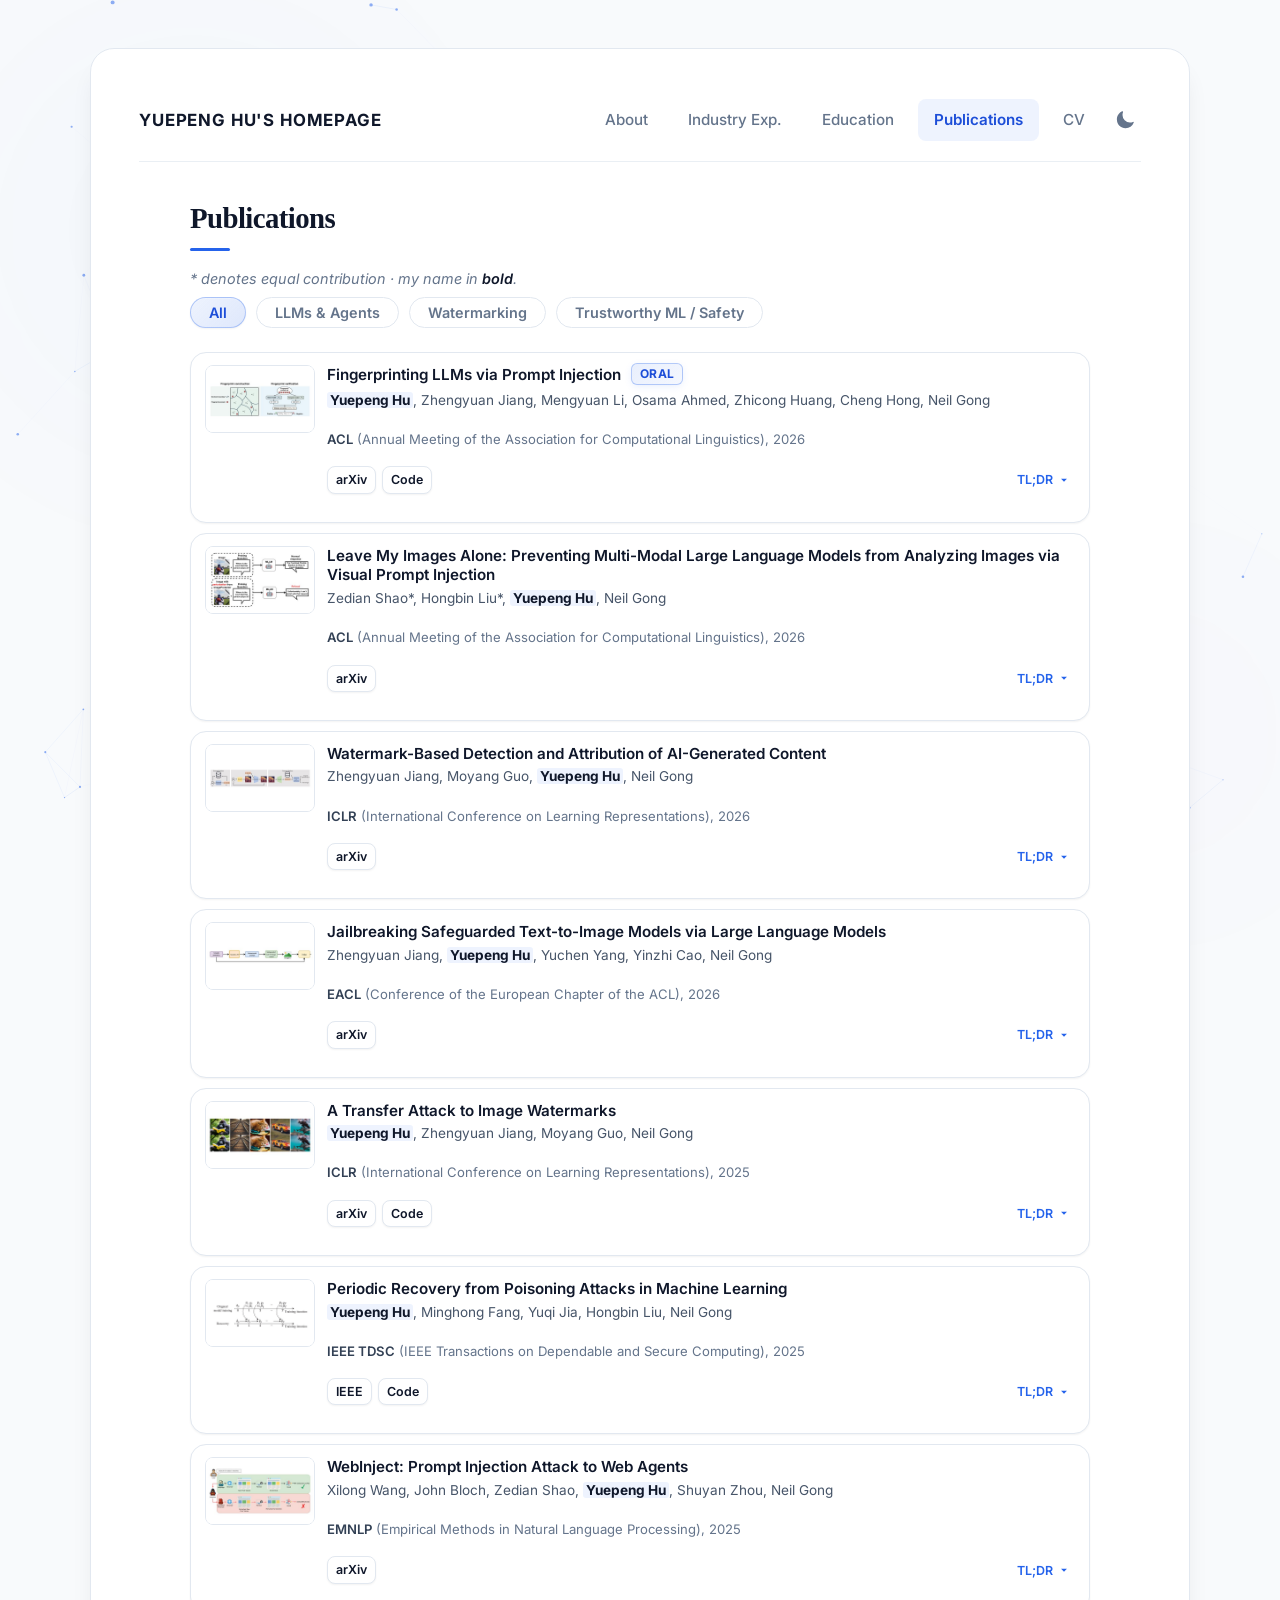
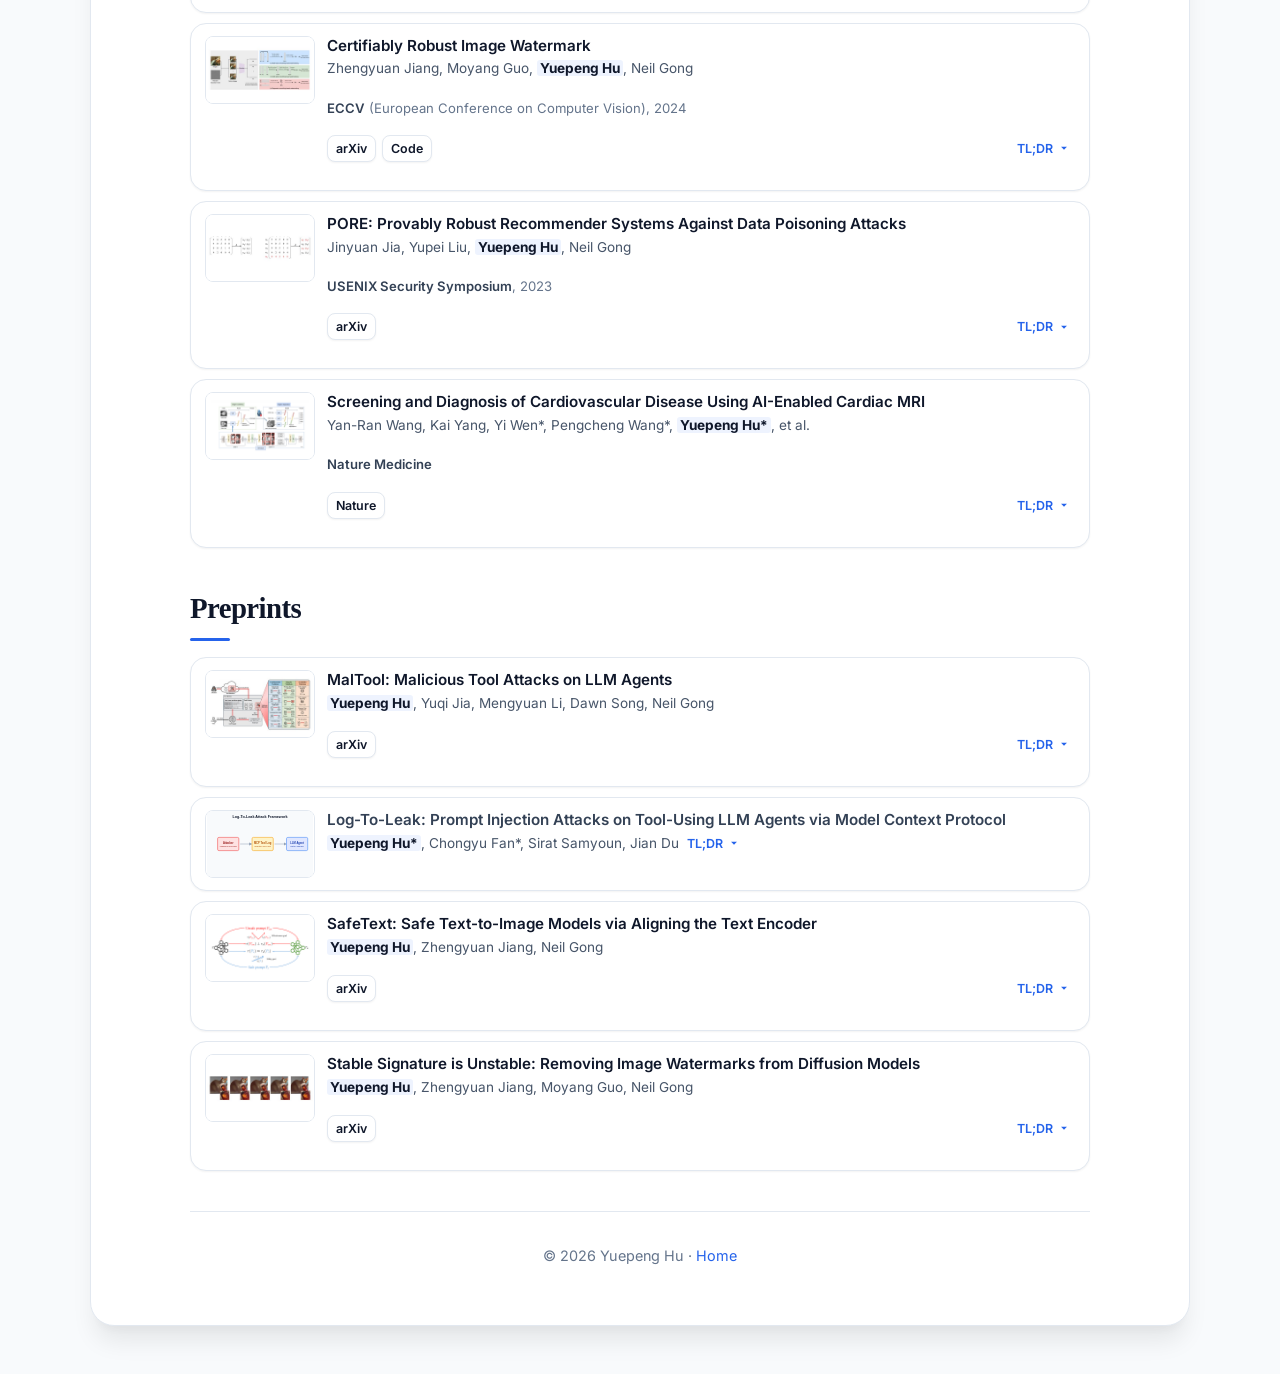
==== publications.html @ 8e040d87 "feat: comprehensive UI/UX overhaul and academic polish\n\n- Redesigned color palette with High-Contr" ====
<!doctype html>
<html lang="en">
<head>
  <meta charset="utf-8" />
  <meta name="viewport" content="width=device-width, initial-scale=1" />

  <title>Publications — Yuepeng Hu</title>
  <meta name="description" content="Full list of publications and preprints by Yuepeng Hu, Ph.D. candidate at Duke University working on AI security, LLM agents, and watermarking." />
  <meta name="theme-color" content="#1e293b" />
  <link rel="canonical" href="https://hifi-hyp.github.io/publications.html" />

  <meta property="og:type" content="website" />
  <meta property="og:site_name" content="Yuepeng Hu" />
  <meta property="og:title" content="Publications — Yuepeng Hu" />
  <meta property="og:description" content="Full list of publications and preprints by Yuepeng Hu — AI security, LLM agents, prompt injection, and watermarking." />
  <meta property="og:url" content="https://hifi-hyp.github.io/publications.html" />
  <meta property="og:image" content="https://hifi-hyp.github.io/assets/og-image.png" />
  <meta name="twitter:card" content="summary_large_image" />
  <meta name="twitter:image" content="https://hifi-hyp.github.io/assets/og-image.png" />

  <link rel="icon" href="favicon.svg" type="image/svg+xml" />
  <link rel="apple-touch-icon" href="assets/apple-touch-icon.png" />

  <link rel="preconnect" href="https://fonts.googleapis.com" />
  <link rel="preconnect" href="https://fonts.gstatic.com" crossorigin />
  <link href="https://fonts.googleapis.com/css2?family=Inter:wght@400;500;600;700&display=swap" rel="stylesheet" />

  <link rel="stylesheet" href="styles.css" />

  <!-- Theme script (prevent FOUC) -->
  <script>
    (function() {
      const savedTheme = localStorage.getItem('theme');
      if (savedTheme) document.documentElement.setAttribute('data-theme', savedTheme);
      else if (window.matchMedia('(prefers-color-scheme: dark)').matches) document.documentElement.setAttribute('data-theme', 'dark');
    })();
  </script>
</head>


<body>
  <div class="page">

    <header class="topbar">
      <a class="brand" href="index.html">Yuepeng Hu's Homepage</a>
      <nav class="topnav" aria-label="Sections">
        <a href="index.html#about">About</a>
        <a href="index.html#experience">Industry Exp.</a>
        <a href="index.html#education">Education</a>
        <a href="publications.html" class="active">Publications</a>
        
        <a href="assets/cv.pdf?v=1783834702" target="_blank" rel="noopener noreferrer" title="View/Download CV">CV</a>
        <button class="theme-toggle" aria-label="Toggle theme" title="Toggle theme">
          <svg class="sun-icon" viewBox="0 0 24 24"><path d="M12 2.25a.75.75 0 01.75.75v2.25a.75.75 0 01-1.5 0V3a.75.75 0 01.75-.75zM7.5 12a4.5 4.5 0 119 0 4.5 4.5 0 01-9 0zM18.894 6.166a.75.75 0 00-1.06-1.06l-1.591 1.59a.75.75 0 101.06 1.061l1.591-1.59zM21.75 12a.75.75 0 01-.75.75h-2.25a.75.75 0 010-1.5H21a.75.75 0 01.75.75zM17.834 18.894a.75.75 0 001.06-1.06l-1.59-1.591a.75.75 0 10-1.061 1.06l1.59 1.591zM12 18.75a.75.75 0 01.75.75V21a.75.75 0 01-1.5 0v-2.25a.75.75 0 01.75-.75zM6.166 17.834a.75.75 0 001.06 1.06l1.591-1.59a.75.75 0 10-1.06-1.061l-1.591 1.59zM4.5 12a.75.75 0 01-.75.75H1.5a.75.75 0 010-1.5h2.25a.75.75 0 01.75.75zM6.166 6.166a.75.75 0 010 1.06l-1.59 1.591a.75.75 0 11-1.061-1.06l1.59-1.591a.75.75 0 011.06 0z" /></svg>
          <svg class="moon-icon" viewBox="0 0 24 24"><path d="M9.528 1.718a.75.75 0 01.162.819A8.97 8.97 0 009 6a9 9 0 009 9 8.97 8.97 0 003.463-.69.75.75 0 01.981.98 10.503 10.503 0 01-9.694 6.46c-5.799 0-10.5-4.701-10.5-10.5 0-4.368 2.667-8.112 6.46-9.694a.75.75 0 01.818.162z" /></svg>
        </button>

      </nav>
    </header>

    <main class="content pub-page">
      <section class="section">
        <h2>Publications</h2>
        <p class="hint"><em>* denotes equal contribution &middot; my name in <strong>bold</strong>.</em></p>

        
          <div class="pub-filters">
            <button class="filter-btn active" data-filter="all">All</button>
            <button class="filter-btn" data-filter="llm">LLMs & Agents</button>
            <button class="filter-btn" data-filter="watermark">Watermarking</button>
            <button class="filter-btn" data-filter="trustworthy">Trustworthy ML / Safety</button>
          </div>
<article class="pub pub-wrap" data-category="llm">
          <a class="pub-thumb" href="https://arxiv.org/abs/2509.25448" target="_blank" rel="noopener noreferrer" tabindex="-1" aria-hidden="true"><img src="assets/pubs/fingerprinting-llms.jpg" alt="" loading="lazy" width="110" height="68" /></a>
          <div class="pub-body">
            <h3 class="pub-title"><a href="https://arxiv.org/abs/2509.25448" target="_blank" rel="noopener noreferrer">Fingerprinting LLMs via Prompt Injection</a> <span class="tag tag-title">ORAL</span></h3>
            <p class="pub-authors"><strong>Yuepeng Hu</strong>, Zhengyuan Jiang, Mengyuan Li, Osama Ahmed, Zhicong Huang, Cheng Hong, Neil Gong</p>
            <p class="pub-venue"><strong>ACL</strong> (Annual Meeting of the Association for Computational Linguistics), 2026</p>
            <p class="pub-links"><a href="https://arxiv.org/abs/2509.25448" target="_blank" rel="noopener noreferrer">arXiv</a> <a href="https://github.com/hifi-hyp/ACL-LLMPrint" target="_blank" rel="noopener noreferrer">Code</a>  <button class="tldr-toggle" aria-expanded="false">TL;DR <svg viewBox="0 0 24 24"><path d="M7 10l5 5 5-5z"/></svg></button></p>
              <div class="pub-desc-wrap"><div class="pub-desc-inner"><p class="pub-desc">Proposes a prompt injection technique to uniquely fingerprint and track large language models.</p></div></div>
            </div>
        </article>

        <article class="pub pub-wrap" data-category="trustworthy">
          <a class="pub-thumb" href="https://arxiv.org/abs/2604.09024" target="_blank" rel="noopener noreferrer" tabindex="-1" aria-hidden="true"><img src="assets/pubs/leave-my-images-alone.jpg" alt="" loading="lazy" width="110" height="68" /></a>
          <div class="pub-body">
            <h3 class="pub-title"><a href="https://arxiv.org/abs/2604.09024" target="_blank" rel="noopener noreferrer">Leave My Images Alone: Preventing Multi-Modal Large Language Models from Analyzing Images via Visual Prompt Injection</a></h3>
            <p class="pub-authors">Zedian Shao*, Hongbin Liu*, <strong>Yuepeng Hu</strong>, Neil Gong</p>
            <p class="pub-venue"><strong>ACL</strong> (Annual Meeting of the Association for Computational Linguistics), 2026</p>
            <p class="pub-links"><a href="https://arxiv.org/abs/2604.09024" target="_blank" rel="noopener noreferrer">arXiv</a>  <button class="tldr-toggle" aria-expanded="false">TL;DR <svg viewBox="0 0 24 24"><path d="M7 10l5 5 5-5z"/></svg></button></p>
              <div class="pub-desc-wrap"><div class="pub-desc-inner"><p class="pub-desc">Introduces visual prompt injection methods to protect user images from unauthorized analysis by MLLMs.</p></div></div>
            </div>
        </article>

        <article class="pub pub-wrap" data-category="watermark">
          <a class="pub-thumb" href="https://arxiv.org/abs/2404.04254" target="_blank" rel="noopener noreferrer" tabindex="-1" aria-hidden="true"><img src="assets/pubs/watermark-detection-attribution.jpg" alt="" loading="lazy" width="110" height="68" /></a>
          <div class="pub-body">
            <h3 class="pub-title"><a href="https://arxiv.org/abs/2404.04254" target="_blank" rel="noopener noreferrer">Watermark-Based Detection and Attribution of AI-Generated Content</a></h3>
            <p class="pub-authors">Zhengyuan Jiang, Moyang Guo, <strong>Yuepeng Hu</strong>, Neil Gong</p>
            <p class="pub-venue"><strong>ICLR</strong> (International Conference on Learning Representations), 2026</p>
            <p class="pub-links"><a href="https://arxiv.org/abs/2404.04254" target="_blank" rel="noopener noreferrer">arXiv</a>  <button class="tldr-toggle" aria-expanded="false">TL;DR <svg viewBox="0 0 24 24"><path d="M7 10l5 5 5-5z"/></svg></button></p>
              <div class="pub-desc-wrap"><div class="pub-desc-inner"><p class="pub-desc">Explores robust watermarking strategies for effectively detecting and attributing AI-generated media.</p></div></div>
            </div>
        </article>

        <article class="pub pub-wrap" data-category="trustworthy">
          <a class="pub-thumb" href="https://arxiv.org/abs/2503.01839" target="_blank" rel="noopener noreferrer" tabindex="-1" aria-hidden="true"><img src="assets/pubs/jailbreaking-t2i.jpg" alt="" loading="lazy" width="110" height="68" /></a>
          <div class="pub-body">
            <h3 class="pub-title"><a href="https://arxiv.org/abs/2503.01839" target="_blank" rel="noopener noreferrer">Jailbreaking Safeguarded Text-to-Image Models via Large Language Models</a></h3>
            <p class="pub-authors">Zhengyuan Jiang, <strong>Yuepeng Hu</strong>, Yuchen Yang, Yinzhi Cao, Neil Gong</p>
            <p class="pub-venue"><strong>EACL</strong> (Conference of the European Chapter of the ACL), 2026</p>
            <p class="pub-links"><a href="https://arxiv.org/abs/2503.01839" target="_blank" rel="noopener noreferrer">arXiv</a>  <button class="tldr-toggle" aria-expanded="false">TL;DR <svg viewBox="0 0 24 24"><path d="M7 10l5 5 5-5z"/></svg></button></p>
              <div class="pub-desc-wrap"><div class="pub-desc-inner"><p class="pub-desc">Leverages LLMs to construct adversarial prompts that bypass safety filters in text-to-image generation models.</p></div></div>
            </div>
        </article>

        <article class="pub pub-wrap" data-category="watermark">
          <a class="pub-thumb" href="https://arxiv.org/abs/2403.15365" target="_blank" rel="noopener noreferrer" tabindex="-1" aria-hidden="true"><img src="assets/pubs/transfer-attack-watermarks.jpg" alt="" loading="lazy" width="110" height="68" /></a>
          <div class="pub-body">
            <h3 class="pub-title"><a href="https://arxiv.org/abs/2403.15365" target="_blank" rel="noopener noreferrer">A Transfer Attack to Image Watermarks</a></h3>
            <p class="pub-authors"><strong>Yuepeng Hu</strong>, Zhengyuan Jiang, Moyang Guo, Neil Gong</p>
            <p class="pub-venue"><strong>ICLR</strong> (International Conference on Learning Representations), 2025</p>
            <p class="pub-links"><a href="https://arxiv.org/abs/2403.15365" target="_blank" rel="noopener noreferrer">arXiv</a> <a href="https://github.com/hifi-hyp/Watermark-Transfer-Attack" target="_blank" rel="noopener noreferrer">Code</a>  <button class="tldr-toggle" aria-expanded="false">TL;DR <svg viewBox="0 0 24 24"><path d="M7 10l5 5 5-5z"/></svg></button></p>
              <div class="pub-desc-wrap"><div class="pub-desc-inner"><p class="pub-desc">Demonstrates cross-model transferability of attacks against image watermarks, highlighting fundamental robustness issues.</p></div></div>
            </div>
        </article>

        <article class="pub pub-wrap" data-category="trustworthy">
          <a class="pub-thumb" href="https://doi.org/10.1109/TDSC.2025.3560239" target="_blank" rel="noopener noreferrer" tabindex="-1" aria-hidden="true"><img src="assets/pubs/periodic-recovery.png?v=5" alt="" loading="lazy" width="110" height="68" /></a>
            <div class="pub-body">
            <h3 class="pub-title"><a href="https://doi.org/10.1109/TDSC.2025.3560239" target="_blank" rel="noopener noreferrer">Periodic Recovery from Poisoning Attacks in Machine Learning</a></h3>
            <p class="pub-authors"><strong>Yuepeng Hu</strong>, Minghong Fang, Yuqi Jia, Hongbin Liu, Neil Gong</p>
            <p class="pub-venue"><strong>IEEE TDSC</strong> (IEEE Transactions on Dependable and Secure Computing), 2025</p>
            <p class="pub-links"><a href="https://doi.org/10.1109/TDSC.2025.3560239" target="_blank" rel="noopener noreferrer">IEEE</a> <a href="https://github.com/hifi-hyp/PeriRecover" target="_blank" rel="noopener noreferrer">Code</a>  <button class="tldr-toggle" aria-expanded="false">TL;DR <svg viewBox="0 0 24 24"><path d="M7 10l5 5 5-5z"/></svg></button></p>
              <div class="pub-desc-wrap"><div class="pub-desc-inner"><p class="pub-desc">Proposes a defensive mechanism that periodically recovers ML models to mitigate the impact of data poisoning.</p></div></div>
            </div>
        </article>

        <article class="pub pub-wrap" data-category="llm">
          <a class="pub-thumb" href="https://arxiv.org/abs/2505.11717" target="_blank" rel="noopener noreferrer" tabindex="-1" aria-hidden="true"><img src="assets/pubs/webinject.jpg" alt="" loading="lazy" width="110" height="68" /></a>
          <div class="pub-body">
            <h3 class="pub-title"><a href="https://arxiv.org/abs/2505.11717" target="_blank" rel="noopener noreferrer">WebInject: Prompt Injection Attack to Web Agents</a></h3>
            <p class="pub-authors">Xilong Wang, John Bloch, Zedian Shao, <strong>Yuepeng Hu</strong>, Shuyan Zhou, Neil Gong</p>
            <p class="pub-venue"><strong>EMNLP</strong> (Empirical Methods in Natural Language Processing), 2025</p>
            <p class="pub-links"><a href="https://arxiv.org/abs/2505.11717" target="_blank" rel="noopener noreferrer">arXiv</a>  <button class="tldr-toggle" aria-expanded="false">TL;DR <svg viewBox="0 0 24 24"><path d="M7 10l5 5 5-5z"/></svg></button></p>
              <div class="pub-desc-wrap"><div class="pub-desc-inner"><p class="pub-desc">Exposes prompt injection vulnerabilities in web-browsing agents navigating untrusted environments.</p></div></div>
            </div>
        </article>

        <article class="pub pub-wrap" data-category="watermark">
          <a class="pub-thumb" href="https://arxiv.org/abs/2407.04086" target="_blank" rel="noopener noreferrer" tabindex="-1" aria-hidden="true"><img src="assets/pubs/certifiably-robust-watermark.jpg" alt="" loading="lazy" width="110" height="68" /></a>
          <div class="pub-body">
            <h3 class="pub-title"><a href="https://arxiv.org/abs/2407.04086" target="_blank" rel="noopener noreferrer">Certifiably Robust Image Watermark</a></h3>
            <p class="pub-authors">Zhengyuan Jiang, Moyang Guo, <strong>Yuepeng Hu</strong>, Neil Gong</p>
            <p class="pub-venue"><strong>ECCV</strong> (European Conference on Computer Vision), 2024</p>
            <p class="pub-links"><a href="https://arxiv.org/abs/2407.04086" target="_blank" rel="noopener noreferrer">arXiv</a> <a href="https://github.com/zhengyuan-jiang/Watermark-Library" target="_blank" rel="noopener noreferrer">Code</a>  <button class="tldr-toggle" aria-expanded="false">TL;DR <svg viewBox="0 0 24 24"><path d="M7 10l5 5 5-5z"/></svg></button></p>
              <div class="pub-desc-wrap"><div class="pub-desc-inner"><p class="pub-desc">Develops a theoretical framework and practical approach for applying provably robust watermarks to images.</p></div></div>
            </div>
        </article>

        <article class="pub pub-wrap" data-category="trustworthy">
          <a class="pub-thumb" href="https://arxiv.org/abs/2303.14601" target="_blank" rel="noopener noreferrer" tabindex="-1" aria-hidden="true"><img src="assets/pubs/pore.jpg" alt="" loading="lazy" width="110" height="68" /></a>
          <div class="pub-body">
            <h3 class="pub-title"><a href="https://arxiv.org/abs/2303.14601" target="_blank" rel="noopener noreferrer">PORE: Provably Robust Recommender Systems Against Data Poisoning Attacks</a></h3>
            <p class="pub-authors">Jinyuan Jia, Yupei Liu, <strong>Yuepeng Hu</strong>, Neil Gong</p>
            <p class="pub-venue"><strong>USENIX Security Symposium</strong>, 2023</p>
            <p class="pub-links"><a href="https://arxiv.org/abs/2303.14601" target="_blank" rel="noopener noreferrer">arXiv</a>  <button class="tldr-toggle" aria-expanded="false">TL;DR <svg viewBox="0 0 24 24"><path d="M7 10l5 5 5-5z"/></svg></button></p>
              <div class="pub-desc-wrap"><div class="pub-desc-inner"><p class="pub-desc">Introduces a recommender system with formal robustness guarantees against data poisoning and manipulation.</p></div></div>
            </div>
        </article>

        <article class="pub pub-wrap" data-category="other">
          <span class="pub-thumb"><img src="assets/pubs/cardiac-mri.png?v=5" alt="" loading="lazy" width="110" height="68" /></span>
            <div class="pub-body">
            <h3 class="pub-title"><a href="https://www.nature.com/articles/s41591-024-02971-2" target="_blank" rel="noopener noreferrer">Screening and Diagnosis of Cardiovascular Disease Using AI-Enabled Cardiac MRI</a></h3>
            <p class="pub-authors">Yan-Ran Wang, Kai Yang, Yi Wen*, Pengcheng Wang*, <strong>Yuepeng Hu*</strong>, et al.</p>
            <p class="pub-venue"><strong>Nature Medicine</strong></p>
              <p class="pub-links"><a href="https://www.nature.com/articles/s41591-024-02971-2" target="_blank" rel="noopener noreferrer">Nature</a> <button class="tldr-toggle" aria-expanded="false">TL;DR <svg viewBox="0 0 24 24"><path d="M7 10l5 5 5-5z"/></svg></button></p>
              <div class="pub-desc-wrap"><div class="pub-desc-inner"><p class="pub-desc">Applies deep learning techniques to cardiac MRI for automated and accurate cardiovascular disease diagnosis.</p></div></div>
            </div>
        </article>
      </section>

      <section class="section">
        <h2>Preprints</h2>

        <article class="pub pub-wrap" data-category="llm">
          <a class="pub-thumb" href="https://arxiv.org/abs/2602.12194" target="_blank" rel="noopener noreferrer" tabindex="-1" aria-hidden="true"><img src="assets/pubs/maltool.jpg" alt="" loading="lazy" width="110" height="68" /></a>
          <div class="pub-body">
            <h3 class="pub-title"><a href="https://arxiv.org/abs/2602.12194" target="_blank" rel="noopener noreferrer">MalTool: Malicious Tool Attacks on LLM Agents</a></h3>
            <p class="pub-authors"><strong>Yuepeng Hu</strong>, Yuqi Jia, Mengyuan Li, Dawn Song, Neil Gong</p>
            <p class="pub-links"><a href="https://arxiv.org/abs/2602.12194" target="_blank" rel="noopener noreferrer">arXiv</a>  <button class="tldr-toggle" aria-expanded="false">TL;DR <svg viewBox="0 0 24 24"><path d="M7 10l5 5 5-5z"/></svg></button></p>
              <div class="pub-desc-wrap"><div class="pub-desc-inner"><p class="pub-desc">Investigates vulnerabilities in LLM agents when interacting with external tools, demonstrating malicious tool-based attacks.</p></div></div>
            </div>
        </article>

        <article class="pub pub-wrap" data-category="llm">
          <span class="pub-thumb"><img src="assets/pubs/log-to-leak.svg" alt="" loading="lazy" width="110" height="68" /></span>
            <div class="pub-body">
            <h3 class="pub-title">Log-To-Leak: Prompt Injection Attacks on Tool-Using LLM Agents via Model Context Protocol</h3>
            <p class="pub-authors"><strong>Yuepeng Hu*</strong>, Chongyu Fan*, Sirat Samyoun, Jian Du  <button class="tldr-toggle" aria-expanded="false">TL;DR <svg viewBox="0 0 24 24"><path d="M7 10l5 5 5-5z"/></svg></button></p>
              <div class="pub-desc-wrap"><div class="pub-desc-inner"><p class="pub-desc">Highlights security risks in the Model Context Protocol where tool logs can be exploited for prompt injection and data leakage.</p></div></div>
            </div>
        </article>

        <article class="pub pub-wrap" data-category="trustworthy">
          <a class="pub-thumb" href="https://arxiv.org/abs/2502.20623" target="_blank" rel="noopener noreferrer" tabindex="-1" aria-hidden="true"><img src="assets/pubs/safetext.png?v=5" alt="" loading="lazy" width="110" height="68" /></a>
            <div class="pub-body">
            <h3 class="pub-title"><a href="https://arxiv.org/abs/2502.20623" target="_blank" rel="noopener noreferrer">SafeText: Safe Text-to-Image Models via Aligning the Text Encoder</a></h3>
            <p class="pub-authors"><strong>Yuepeng Hu</strong>, Zhengyuan Jiang, Neil Gong</p>
            <p class="pub-links"><a href="https://arxiv.org/abs/2502.20623" target="_blank" rel="noopener noreferrer">arXiv</a>  <button class="tldr-toggle" aria-expanded="false">TL;DR <svg viewBox="0 0 24 24"><path d="M7 10l5 5 5-5z"/></svg></button></p>
              <div class="pub-desc-wrap"><div class="pub-desc-inner"><p class="pub-desc">Aligns the text encoder to inherently reject unsafe prompts, improving the safety of text-to-image generation.</p></div></div>
            </div>
        </article>

        <article class="pub pub-wrap" data-category="watermark">
          <a class="pub-thumb" href="https://arxiv.org/abs/2405.07145" target="_blank" rel="noopener noreferrer" tabindex="-1" aria-hidden="true"><img src="assets/pubs/stable-signature-unstable.jpg" alt="" loading="lazy" width="110" height="68" /></a>
          <div class="pub-body">
            <h3 class="pub-title"><a href="https://arxiv.org/abs/2405.07145" target="_blank" rel="noopener noreferrer">Stable Signature is Unstable: Removing Image Watermarks from Diffusion Models</a></h3>
            <p class="pub-authors"><strong>Yuepeng Hu</strong>, Zhengyuan Jiang, Moyang Guo, Neil Gong</p>
            <p class="pub-links"><a href="https://arxiv.org/abs/2405.07145" target="_blank" rel="noopener noreferrer">arXiv</a>  <button class="tldr-toggle" aria-expanded="false">TL;DR <svg viewBox="0 0 24 24"><path d="M7 10l5 5 5-5z"/></svg></button></p>
              <div class="pub-desc-wrap"><div class="pub-desc-inner"><p class="pub-desc">Analyzes the vulnerabilities of diffusion model watermarks, showing how they can be effectively removed.</p></div></div>
            </div>
        </article>
      </section>

      <footer class="footer">
        <p>&copy; <span id="year">2026</span> Yuepeng Hu &middot; <a href="index.html">Home</a></p>
      </footer>

    </main>
  </div>

  <script>document.getElementById('year').textContent = new Date().getFullYear();</script>

  <script>
    document.addEventListener("DOMContentLoaded", function() {
      const observer = new IntersectionObserver((entries) => {
        entries.forEach(entry => {
          if (entry.isIntersecting) {
            entry.target.classList.add('reveal-visible');
            setTimeout(() => {
              entry.target.classList.remove('reveal-init', 'reveal-animate', 'reveal-visible');
            }, 800);
            observer.unobserve(entry.target);
          }
        });
      }, { threshold: 0.05, rootMargin: '0px 0px -20px 0px' });
      
      
      
      // Theme Toggle Logic
      const themeToggle = document.querySelector('.theme-toggle');
      if (themeToggle) {
        themeToggle.addEventListener('click', () => {
          const currentTheme = document.documentElement.getAttribute('data-theme');
          const newTheme = currentTheme === 'dark' ? 'light' : 'dark';
          document.documentElement.setAttribute('data-theme', newTheme);
          localStorage.setItem('theme', newTheme);
        });
      }

      // Topbar sticky scroll effect
      const topbar = document.querySelector('.topbar');
      window.addEventListener('scroll', () => {
        if (window.scrollY > 20) topbar.classList.add('scrolled');
        else topbar.classList.remove('scrolled');
      });

      
      // TL;DR Toggle Logic
      document.querySelectorAll('.tldr-toggle').forEach(btn => {
        btn.addEventListener('click', () => {
          const wrap = btn.parentElement.nextElementSibling;
          const isExpanded = wrap.classList.contains('expanded');
          
          if (isExpanded) {
            wrap.classList.remove('expanded');
            btn.classList.remove('expanded');
            btn.setAttribute('aria-expanded', 'false');
          } else {
            wrap.classList.add('expanded');
            btn.classList.add('expanded');
            btn.setAttribute('aria-expanded', 'true');
          }
        });
      });

      // Publication Filtering
      const filterBtns = document.querySelectorAll('.filter-btn');
      const pubs = document.querySelectorAll('.pub-wrap');
      
      filterBtns.forEach(btn => {
        btn.addEventListener('click', () => {
          filterBtns.forEach(b => b.classList.remove('active'));
          btn.classList.add('active');
          const filter = btn.getAttribute('data-filter');
          
          pubs.forEach(pub => {
            // Hardcode height for smooth transition if needed, or let CSS flex handle it.
            // CSS scale and opacity handles the visual, height:0 handles the layout.
            if (filter === 'all' || pub.getAttribute('data-category') === filter) {
              pub.classList.remove('hidden-filter');
              // Ensure intersection observer doesn't hide it
              pub.classList.remove('reveal-init', 'reveal-animate');
              pub.classList.add('reveal-visible');
            } else {
              pub.classList.add('hidden-filter');
            }
          });
        });
      });

      const selectors = '.section, .pub, .interests, .card';
      document.querySelectorAll(selectors).forEach(el => {
        el.classList.add('reveal-init', 'reveal-animate');
        observer.observe(el);
      });
    });
  </script>

  
  <!-- Particle Background Script -->
  <script>
    document.addEventListener("DOMContentLoaded", () => {
      const canvas = document.createElement('canvas');
      canvas.id = 'tech-particles';
      document.body.insertBefore(canvas, document.body.firstChild);
      
      const ctx = canvas.getContext('2d');
      let width, height, particles = [];

      function init() {
        width = canvas.width = window.innerWidth;
        height = canvas.height = window.innerHeight;
      }
      
      class Particle {
        constructor() {
          this.x = Math.random() * width;
          this.y = Math.random() * height;
          this.vx = (Math.random() - 0.5) * 0.5;
          this.vy = (Math.random() - 0.5) * 0.5;
          this.radius = Math.random() * 1.5 + 0.5;
        }
        update() {
          this.x += this.vx;
          this.y += this.vy;
          if (this.x < 0 || this.x > width) this.vx = -this.vx;
          if (this.y < 0 || this.y > height) this.vy = -this.vy;
        }
        draw() {
          const style = getComputedStyle(document.body);
          const rawAccent = style.getPropertyValue('--accent-rgb').trim() || '37, 99, 235';
          ctx.beginPath();
          ctx.arc(this.x, this.y, this.radius, 0, Math.PI * 2);
          ctx.fillStyle = `rgba(${rawAccent}, 0.5)`;
          ctx.fill();
        }
      }

      function createParticles() {
        particles = [];
        const isMobile = window.innerWidth < 768;
        const numParticles = isMobile ? Math.floor(window.innerWidth / 30) : Math.min(Math.floor(window.innerWidth / 15), 100);
        for (let i = 0; i < numParticles; i++) particles.push(new Particle());
      }

      function animate() {
        if (window.matchMedia('(prefers-reduced-motion: reduce)').matches) return;
        
        ctx.clearRect(0, 0, width, height);
        const style = getComputedStyle(document.body);
        const rawAccent = style.getPropertyValue('--accent-rgb').trim() || '37, 99, 235';
        
        particles.forEach(p => {
          p.update();
          p.draw();
        });
        
        for (let i = 0; i < particles.length; i++) {
          for (let j = i + 1; j < particles.length; j++) {
            const dx = particles[i].x - particles[j].x;
            const dy = particles[i].y - particles[j].y;
            const dist = Math.sqrt(dx * dx + dy * dy);
            if (dist < 120) {
              ctx.beginPath();
              ctx.moveTo(particles[i].x, particles[i].y);
              ctx.lineTo(particles[j].x, particles[j].y);
              ctx.strokeStyle = `rgba(${rawAccent}, ${0.15 * (1 - dist/120)})`;
              ctx.lineWidth = 0.5;
              ctx.stroke();
            }
          }
        }
        requestAnimationFrame(animate);
      }

      init();
      createParticles();
      animate();

      window.addEventListener('resize', () => {
        init();
        createParticles();
      });
    });
  </script>


</body>

</html>
---- styles.css ----
/* =========================================================================
   Personal website — refined academic style (Deep Navy & Gold)
   With Dark Mode Support
   ========================================================================= */

:root {
  /* Light Mode Palette */
  --bg-page:       #ffffff;
  --bg-page-rgb:   255, 255, 255;
  --bg-body:       #f8fafc;
  --ink:           #334155;
  --ink-rgb:       51, 65, 85;
  --primary:       #0f172a;
  --muted:         #64748b;
  --muted-2:       #475569;
  --border:        #e2e8f0;
  --border-rgb:    226, 232, 240;
  --card:          #ffffff;
  --card-hover:    #f8fafc;
  --nav-active:    #f1f5f9;

  --accent:        #2563eb;
  --accent-rgb:    37, 99, 235;
  --accent-light:  rgba(37, 99, 235, 0.08);
  --accent-dark:   #1d4ed8;
  --accent-text:   #2563eb;

  --maxw: 1100px;
  --radius: 16px;
  --shadow-sm: 0 1px 2px 0 rgba(0, 0, 0, 0.05);
  --shadow-md: 0 4px 6px -1px rgba(0, 0, 0, 0.08), 0 2px 4px -1px rgba(0, 0, 0, 0.04);
  --shadow-lg: 0 20px 25px -5px rgba(0, 0, 0, 0.08), 0 10px 10px -5px rgba(0, 0, 0, 0.03);
  
  --font: "Inter", -apple-system, BlinkMacSystemFont, "Segoe UI", Roboto, Helvetica, Arial, sans-serif;
  --serif: "Georgia", "Times New Roman", serif;
  --mono: ui-monospace, "SF Mono", SFMono-Regular, Menlo, Consolas, monospace;
}

[data-theme="dark"] {
  --bg-page:       #222224; /* Lighter soft gray for the main card */
  --bg-page-rgb:   34, 34, 36;
  --bg-body:       #18181a; /* Lighter background */
  --card:          #2c2c2e; /* Noticeably lighter cards */
  --card-hover:    #363638;
  --border:        #3f3f42; /* Visible borders */
  --border-rgb:    63, 63, 66;
  --ink:           #f3f4f6;
  --ink-rgb:       243, 244, 246;
  --primary:       #ffffff;
  --muted:         #a1a1aa;
  --muted-2:       #d4d4d8;
  --accent:        #3b82f6;
  --accent-rgb:    59, 130, 246;
  --accent-light:  rgba(59, 130, 246, 0.15);
  --accent-dark:   #60a5fa;
  --accent-text:   #60a5fa;
}

*, *::before, *::after { box-sizing: border-box; }
html { scroll-behavior: smooth; }

body {
  margin: 0;
  color: var(--ink);
  font-family: var(--font);
  font-size: 16px;
  line-height: 1.7;
  -webkit-font-smoothing: antialiased;
  text-rendering: optimizeLegibility;
  background-color: var(--bg-body);
  
  background-color: var(--bg-body);
  
  background-attachment: fixed;
}
[data-theme="dark"] body { background-color: var(--bg-body); 
    
  }

a { color: var(--accent-text); text-decoration: none; transition: color 0.2s; }
a:hover { color: var(--accent-dark); }
:focus-visible { outline: 2px solid var(--accent-text); outline-offset: 2px; border-radius: 4px; }

.skip-link {
  position: absolute; left: -9999px; top: 0;
  background: var(--primary); color: var(--bg-page); padding: 10px 16px; border-radius: 0 0 var(--radius) 0; z-index: 20;
}
.skip-link:focus { left: 0; text-decoration: none; }

/* ---------- Page container ---------- */
.page {
  max-width: var(--maxw);
  margin: 48px auto;
  background: var(--bg-page);
  border: 1px solid var(--border);
  border-radius: 24px;
  box-shadow: var(--shadow-lg);
  padding: 40px 48px 56px;
  min-height: 100vh;
}

/* ---------- Top bar ---------- */
.topbar {
  display: flex; align-items: center; justify-content: space-between; gap: 20px;
  position: sticky; top: -1px; z-index: 100;
  background: rgba(var(--bg-page-rgb), 0.85);
  backdrop-filter: blur(16px); -webkit-backdrop-filter: blur(16px);
  padding: 20px 0; margin-top: -10px; margin-bottom: 32px;
  border-bottom: 1px solid rgba(var(--border-rgb), 0.7);
  transition: all 0.3s ease;
}
.topbar.scrolled { padding: 12px 0; box-shadow: 0 4px 20px -10px rgba(0,0,0,0.1); border-bottom-color: transparent; }
.brand { font-family: var(--font); font-size: 1.05rem; font-weight: 700; color: var(--primary); letter-spacing: 0.05em; text-transform: uppercase; }
.brand:hover { color: var(--accent-text); }

.topnav { display: flex; flex-wrap: wrap; gap: 8px; }
.topnav a { 
  color: var(--muted); font-size: 0.95rem; font-weight: 500; 
  padding: 8px 16px; border-radius: 8px; 
  transition: all 0.2s ease;
}
.topnav a:hover { color: var(--primary); background: var(--card-hover); }
.topnav a.active { color: var(--accent-dark); background: var(--accent-light); font-weight: 600; }




/* ---------- Layout ---------- */
.layout { display: flex; align-items: flex-start; gap: 40px; }

.sidebar::-webkit-scrollbar { display: none; }
.sidebar {
  flex: 0 0 250px;
  position: sticky;
  top: 80px;
  text-align: center;
  max-height: calc(100vh - 190px);
  overflow-y: auto;
  scrollbar-width: none;
  padding-bottom: 24px;
  padding-top: 10px;
}

.content { flex: 1; min-width: 0; }

/* ---------- Sidebar profile ---------- */
.avatar {
  display: block; width: 190px; height: 190px; margin: 0 auto 24px;
  object-fit: cover; border-radius: 50%;
  border: 2px solid var(--border);
  box-shadow: var(--shadow-md);
  transition: all 0.4s cubic-bezier(0.16, 1, 0.3, 1);
}
.avatar:hover { transform: scale(1.02); box-shadow: 0 10px 30px rgba(var(--accent-rgb), 0.25), var(--shadow-lg); border-color: var(--accent-text); }

.name { 
  font-family: var(--serif); font-size: 1.8rem; font-weight: 700; 
  color: var(--primary); margin: 0 0 8px; letter-spacing: -0.02em; 
}
.title { color: var(--accent-text); font-weight: 600; margin: 0 0 6px; font-size: 1.05rem; }
.affil { color: var(--muted-2); margin: 0; font-size: 0.95rem; font-weight: 500;}
.affil-sub { color: var(--muted); margin: 6px 0 0; font-size: 0.85rem; }

.socials { display: flex; justify-content: center; flex-wrap: wrap; gap: 10px; margin: 24px 0 8px; }
.socials a {
  display: inline-flex; align-items: center; justify-content: center;
  width: 42px; height: 42px; border-radius: 50%; color: var(--muted-2);
  background: var(--card-hover);
  border: 1px solid var(--border);
  transition: all 0.2s ease;
}
.socials a:hover { color: var(--accent-text); border-color: var(--accent-text); transform: translateY(-2px); box-shadow: var(--shadow-sm); }
.socials svg { width: 20px; height: 20px; fill: currentColor; }




/* ---------- Cards ---------- */
.card { background: var(--card); border: 1px solid var(--border); border-radius: var(--radius); padding: 24px; box-shadow: var(--shadow-sm); }
.interests { margin-top: 24px; text-align: left; }
.interests h2 { font-family: var(--font); font-size: 0.9rem; font-weight: 700; color: var(--primary); margin: 0 0 16px; text-transform: uppercase; letter-spacing: 0.05em;}
.interests ul { list-style: none; margin: 0; padding: 0; }
.interests li { color: var(--muted-2); font-size: 0.95rem; padding: 8px 0; display: flex; align-items: center;}
.interests li::before { content: "•"; color: var(--accent-text); font-weight: bold; margin-right: 8px; font-size: 1.2rem;}
.interests li + li { border-top: 1px dashed var(--border); }

/* ---------- Sections ---------- */
.section { margin-bottom: 36px; scroll-margin-top: 100px; }
.section:last-child { margin-bottom: 0; }
h2 { scroll-margin-top: 100px; font-family: var(--serif); font-size: 1.8rem; font-weight: 700; color: var(--primary); margin: 0 0 16px; letter-spacing: -0.02em; border-bottom: none; position: relative; padding-bottom: 8px; display: inline-block;}

h2::after {
  content: ''; position: absolute; bottom: 0; left: 0; width: 40px; height: 3px;
  background: var(--accent-text); border-radius: 2px; transition: width 0.3s ease;
}
h2:hover::after { width: 100%; }

.content p { margin: 0 0 16px; }
.content p:last-child { margin-bottom: 0; }
.content strong { color: var(--primary); font-weight: 600;}
.hint { color: var(--muted); font-size: 0.9rem; margin-top: -16px; margin-bottom: 24px; display: block;}

/* ---------- News ---------- */




/* --- Manual Scrolling News --- */
.news {
  list-style: none; margin: 0; padding: 0 4px 0 0;
  max-height: 280px; /* Adjust to fit ~3.5 items to hint it is scrollable */
  overflow-y: auto;
  border-radius: 8px;
}
/* Ensure smooth scroll inside */
.news::-webkit-scrollbar { width: 6px; }
.news::-webkit-scrollbar-track { background: transparent; }
.news::-webkit-scrollbar-thumb { background: rgba(var(--ink-rgb), 0.15); border-radius: 4px; }
.news::-webkit-scrollbar-thumb:hover { background: rgba(var(--ink-rgb), 0.3); }

/* Fade edges on the section itself */
#news { position: relative; }
#news::after {
  content: ''; position: absolute; bottom: 0; left: 0; right: 0; height: 30px;
  background: linear-gradient(to top, var(--bg-page), transparent);
  pointer-events: none; border-radius: 0 0 16px 16px;
}

.news li { 
  display: flex; gap: 20px; padding: 14px 18px; border-bottom: 1px solid var(--border); 
  border-radius: 12px; 
  align-items: flex-start; margin-bottom: 4px;
}
.news li:last-child { border-bottom: none; margin-bottom: 0; }

.news time { 
  flex: 0 0 88px; color: var(--accent-dark); background: var(--accent-light); 
  font-family: var(--mono); font-size: 0.82rem; font-weight: 700; 
  padding: 4px 10px; border-radius: 20px; text-align: center; 
  border: 1px solid rgba(var(--accent-rgb), 0.2); box-shadow: inset 0 1px 0 rgba(255,255,255,0.4);
  margin-top: 2px;
}
.news span { flex: 1; min-width: 0; line-height: 1.6; font-size: 0.95rem; }


/* ---------- Timeline (experience / education) ---------- */
.timeline { list-style: none; margin: 0; padding: 0; border-left: 2px solid var(--border); margin-left: 8px;}
.timeline li {
  position: relative; padding: 0 0 12px 20px;
}
.timeline li::before {
  animation: pulseDot 3s infinite;
  content: ""; position: absolute; left: -8px; top: 6px;
  width: 14px; height: 14px; border-radius: 50%;
  background: var(--bg-page); border: 2px solid var(--accent-text);
}
.timeline li:last-child { padding-bottom: 0; }
.timeline-main { display: flex; flex-direction: column; gap: 4px; }
.role { font-weight: 600; color: var(--primary); font-size: 1.05rem;}
.org { color: var(--muted-2); font-size: 0.95rem; display: flex; align-items: center; gap: 6px; }
.org-logo { width: 16px; height: 16px; border-radius: 4px; object-fit: contain; background-color: #fff; border: 1px solid var(--border); padding: 1px; }
.timeline-meta { color: var(--muted); font-family: var(--mono); font-size: 0.85rem; margin-top: 2px;}

/* ---------- Publications (cards) ---------- */
.pub {
  display: flex; gap: 12px; align-items: flex-start;
  padding: 12px 14px; margin-bottom: 10px;
  background: var(--card); border: 1px solid var(--border); border-radius: var(--radius);
  box-shadow: var(--shadow-sm);
  transition: all 0.25s ease;
}
.pub:hover { border-color: var(--accent-text); box-shadow: var(--shadow-md); transform: translateY(-5px) scale(1.01);
  box-shadow: 0 15px 35px -10px rgba(var(--accent-rgb), 0.15), var(--shadow-md); }
.pub-thumb {
  flex: 0 0 110px; width: 110px; height: 68px;
  border-radius: 8px; overflow: hidden; border: 1px solid var(--border); background: var(--bg-body); display: block;
  position: relative;
}
.pub-thumb img { width: 100%; height: 100%; object-fit: contain; background-color: #ffffff; display: block; transition: transform 0.4s ease; }
.pub:hover .pub-thumb img { transform: scale(1.05); }

.pub-body { flex: 1; min-width: 0; }
.pub-title { font-size: 0.95rem; font-weight: 600; margin: 0 0 2px; line-height: 1.3; }
.pub-title a { color: var(--primary); }
.pub-title a:hover { color: var(--accent-text); }

.pub-desc {
  margin: 10px 0 0;
  font-size: 0.88rem;
  color: var(--muted);
  line-height: 1.5;
  border-left: 3px solid var(--accent-light);
  padding-left: 12px;
  font-style: italic;
}
[data-theme="dark"] .pub-desc { color: var(--muted-2); }

.pub-authors { margin: 0 0 2px; color: var(--muted-2); font-size: 0.85rem; }
.pub-authors strong { color: var(--primary); font-weight: 700; background: var(--accent-light); padding: 0 3px; border-radius: 3px;}
.pub-venue { margin: 0 0 6px; color: var(--muted); font-size: 0.82rem; }
.pub-venue .tag {
  display: inline-block; font-size: 0.75rem; font-weight: 600; color: var(--accent-text);
  background: linear-gradient(135deg, var(--accent-light), rgba(var(--accent-rgb), 0.15)); border-radius: 6px; padding: 2px 10px; border: 1px solid rgba(var(--accent-rgb), 0.2); box-shadow: inset 0 1px 0 rgba(255,255,255,0.2); vertical-align: middle; margin-left: 6px;
}
.pub-links { margin: 0; display: flex; flex-wrap: wrap; gap: 6px; align-items: center; }
.pub-links a {
  font-size: 0.78rem; font-weight: 600; padding: 2px 8px;
  border: 1px solid var(--border); border-radius: 8px; background: var(--bg-page); color: var(--primary);
  display: flex; align-items: center; gap: 4px; transition: all 0.2s ease;
  box-shadow: var(--shadow-sm);
}
.pub-links a:hover { border-color: var(--accent-text); color: var(--accent-dark); background: var(--accent-light); transform: translateY(-1px); box-shadow: var(--shadow-md); }

/* section heading with a "view all" link */
.sec-head { display: flex; align-items: center; justify-content: space-between; gap: 12px; flex-wrap: wrap; margin-bottom: 24px; }
.sec-head h2 { margin: 0; border: none; padding: 0;}

.view-all { 
  font-size: 0.85rem; font-weight: 600; color: var(--accent-dark); 
  padding: 6px 16px; border-radius: 20px; 
  background: var(--accent-light); border: 1px solid rgba(var(--accent-rgb), 0.2);
  transition: all 0.3s cubic-bezier(0.16, 1, 0.3, 1);
  display: inline-flex; align-items: center; gap: 4px;
}
.view-all:hover { 
  background: var(--accent-text); color: var(--bg-page); 
  transform: translateX(4px); text-decoration: none;
}


/* full publications page */
.pub-page { max-width: 900px; margin: 0 auto; }
.backlink { margin: 0 0 32px; }
.backlink a { color: var(--muted); font-weight: 600; display: inline-flex; align-items: center; gap: 6px; padding: 8px 16px; border-radius: 8px; background: var(--card); border: 1px solid var(--border); transition: all 0.2s; box-shadow: var(--shadow-sm);}
.backlink a:hover { color: var(--accent-text); border-color: var(--accent-text); transform: translateX(-2px);}

/* ---------- Footer ---------- */
.footer { margin-top: 40px; padding-top: 32px; border-top: 1px solid var(--border); color: var(--muted); font-size: 0.9rem; text-align: center;}
.footer p { margin: 0; }

/* ---------- Responsive ---------- */
@media (max-width: 900px) {
  .page { margin: 0; border-radius: 0; border: none; padding: 32px 24px 48px; box-shadow: none; }
  .topbar { flex-direction: column; align-items: flex-start; gap: 16px; }
  .layout { flex-direction: column; gap: 40px; }
  .sidebar::-webkit-scrollbar { display: none; }
.sidebar { position: static; flex: none; width: 100%; display: flex; flex-direction: column; align-items: center;}
  .avatar { width: 160px; height: 160px; }
  .interests { width: 100%; max-width: 400px; }
  .pub { flex-direction: column; gap: 12px; align-items: flex-start;}
  .pub-thumb { width: 100%; height: auto; aspect-ratio: 16/9; flex: none; }
}

/* ---------- Reduced motion ---------- */
@media (prefers-reduced-motion: reduce) {
  html { scroll-behavior: auto; }
  * { transition: none !important; }
}

/* ---------- Print ---------- */
@media print {
  body { background: #fff; color: #000; }
  .page { box-shadow: none; border: none; max-width: 100%; margin: 0; padding: 0; }
  .topnav, .socials, .skip-link, .view-all { display: none; }
  .pub { break-inside: avoid; border-color: #ccc; box-shadow: none; }
  a { color: #000; text-decoration: none; }
}



/* --- Premium Ambient Background --- */
body::before, body::after {
  content: ""; position: fixed; border-radius: 50%; filter: blur(120px); z-index: -1; opacity: 0.3;
  animation: float 20s infinite ease-in-out alternate; pointer-events: none;
}
body::before {
  top: -10%; left: -10%; width: 50vw; height: 50vw;
  background: radial-gradient(circle, rgba(var(--accent-rgb), 0.12), transparent 70%);
}
body::after {
  bottom: -10%; right: -10%; width: 40vw; height: 40vw;
  /* Deep purple/indigo secondary orb to complement the cobalt blue */
  background: radial-gradient(circle, rgba(139, 92, 246, 0.08), transparent 70%);
  animation-delay: -10s;
}
[data-theme="dark"] body::before { background: radial-gradient(circle, rgba(var(--accent-rgb), 0.15), transparent 70%); }
[data-theme="dark"] body::after { background: radial-gradient(circle, rgba(139, 92, 246, 0.12), transparent 70%); }
@keyframes float {
  0% { transform: translate(0, 0) scale(1); }
  100% { transform: translate(4%, 8%) scale(1.05); }
}

/* --- Scroll Reveal Classes --- */
.reveal-init { opacity: 0; transform: translateY(25px); }
.reveal-animate { transition: opacity 0.8s cubic-bezier(0.16, 1, 0.3, 1), transform 0.8s cubic-bezier(0.16, 1, 0.3, 1) !important; }
.reveal-visible { opacity: 1; transform: translateY(0); }

@keyframes pulseDot {
  0% { box-shadow: 0 0 0 0 rgba(var(--accent-rgb), 0.4); }
  70% { box-shadow: 0 0 0 8px rgba(var(--accent-rgb), 0); }
  100% { box-shadow: 0 0 0 0 rgba(var(--accent-rgb), 0); }
}

.interests h2::after { display: none; }
.interests h2 { border-bottom: none; }

/* --- Custom Scrollbar --- */
::-webkit-scrollbar { width: 8px; height: 8px; }
::-webkit-scrollbar-track { background: transparent; }
::-webkit-scrollbar-thumb { background: rgba(var(--ink-rgb), 0.15); border-radius: 4px; border: 2px solid var(--bg-body); }
::-webkit-scrollbar-thumb:hover { background: rgba(var(--ink-rgb), 0.3); }

/* --- Publication Filters --- */
.pub-filters { display: flex; flex-wrap: wrap; gap: 10px; margin: -10px 0 24px 0; }
.filter-btn {
  background: transparent; border: 1px solid var(--border); color: var(--muted);
  padding: 6px 18px; border-radius: 20px; font-size: 0.9rem; font-weight: 600;
  cursor: pointer;  font-family: var(--font);
}
.filter-btn:hover { border-color: var(--accent-text); color: var(--accent-text); transform: translateY(-1px); }
.filter-btn.active {
  background: linear-gradient(135deg, var(--accent-light), rgba(var(--accent-rgb), 0.15));
  color: var(--accent-dark); border-color: rgba(var(--accent-rgb), 0.3);
  box-shadow: inset 0 1px 0 rgba(255,255,255,0.2), var(--shadow-sm);
}

/* For filter transitions */
.pub-wrap { transition: all 0.4s cubic-bezier(0.16, 1, 0.3, 1); overflow: hidden; opacity: 1; transform: scale(1); transform-origin: top; }
.pub-wrap.hidden-filter { display: none !important; }

/* --- Tech Particle Canvas --- */
#tech-particles {
  position: fixed;
  top: 0; left: 0; width: 100%; height: 100%;
  z-index: -2; pointer-events: none;
}


/* --- TL;DR Expand/Collapse --- */
.pub-desc-wrap {
  display: grid;
  grid-template-rows: 0fr;
  transition: grid-template-rows 0.3s cubic-bezier(0.16, 1, 0.3, 1);
}
.pub-desc-wrap.expanded { grid-template-rows: 1fr; }
.pub-desc-inner { overflow: hidden; }

.tldr-toggle {
  background: transparent; border: none; color: var(--accent-text);
  font-size: 0.78rem; font-weight: 600; cursor: pointer;
  padding: 2px 4px; border-radius: 6px; margin-left: auto; font-family: var(--font);
  display: inline-flex; align-items: center; gap: 4px; transition: background 0.2s;
}
.tldr-toggle:hover { background: var(--accent-light); text-decoration: none; }
.tldr-toggle:hover { color: var(--accent-dark); text-decoration: underline; }
.tldr-toggle svg { width: 14px; height: 14px; transition: transform 0.3s ease; fill: currentColor; }
.tldr-toggle.expanded svg { transform: rotate(180deg); }

.pub-venue strong { font-weight: 600; color: var(--ink); }
.pub-title .tag.tag-title {
  display: inline-flex; align-items: center; justify-content: center;
  font-size: 0.75rem; font-weight: 700; color: var(--accent-dark);
  background: linear-gradient(135deg, rgba(var(--accent-rgb), 0.1), rgba(var(--accent-rgb), 0.05));
  border: 1px solid rgba(var(--accent-rgb), 0.3);
  border-radius: 6px; padding: 2px 8px; margin-left: 6px;
  vertical-align: middle; position: relative; top: -2px;
  text-transform: uppercase; letter-spacing: 0.03em;
  box-shadow: 0 2px 8px -2px rgba(var(--accent-rgb), 0.15);
}

/* --- Mobile Nav & Refinements --- */
@media (max-width: 650px) {
  .topbar { flex-direction: column; align-items: flex-start; gap: 12px; padding: 16px 0; margin-bottom: 24px; }
  .topnav { 
    flex-wrap: nowrap; overflow-x: auto; width: 100%; 
    padding-bottom: 4px; /* for scrollbar */
    -webkit-overflow-scrolling: touch; scrollbar-width: none; 
  }
  .topnav::-webkit-scrollbar { display: none; }
  .brand { font-size: 1.3rem; }
  .page { padding: 24px 20px 40px; }
  .layout { gap: 32px; }
  .pub-thumb { display: none; /* Hide thumbnails on very small screens to save space */ }
  .pub { padding: 12px; }
}

.org-logo.seal-logo {
  border-radius: 50%;
  border: none;
  background-color: transparent;
  padding: 0;
  width: 18px;
  height: 18px;
  box-shadow: none;
}




[data-theme="dark"] .org-logo.seal-logo { background-color: #fff; padding: 1px; border-radius: 50%; }

/* --- Theme Toggle Button --- */
.theme-toggle {
  background: transparent; border: none; cursor: pointer; padding: 6px; border-radius: 8px;
  display: inline-flex; align-items: center; justify-content: center;
  color: var(--muted); transition: all 0.3s ease; position: relative; overflow: hidden;
}
.theme-toggle:hover { background: var(--card-hover); color: var(--accent-text); transform: scale(1.05); }
.theme-toggle svg { width: 20px; height: 20px; fill: currentColor; transition: transform 0.4s cubic-bezier(0.16, 1, 0.3, 1), opacity 0.4s ease; }
.sun-icon { position: absolute; opacity: 0; transform: translateY(10px) rotate(45deg); }
.moon-icon { opacity: 1; transform: translateY(0) rotate(0); }

[data-theme="dark"] .sun-icon { opacity: 1; transform: translateY(0) rotate(0); }
[data-theme="dark"] .moon-icon { opacity: 0; transform: translateY(-10px) rotate(-45deg); }


[data-theme="dark"] .page {
  box-shadow: 0 20px 40px -10px rgba(0, 0, 0, 0.5), 0 0 0 1px rgba(255, 255, 255, 0.05);
}
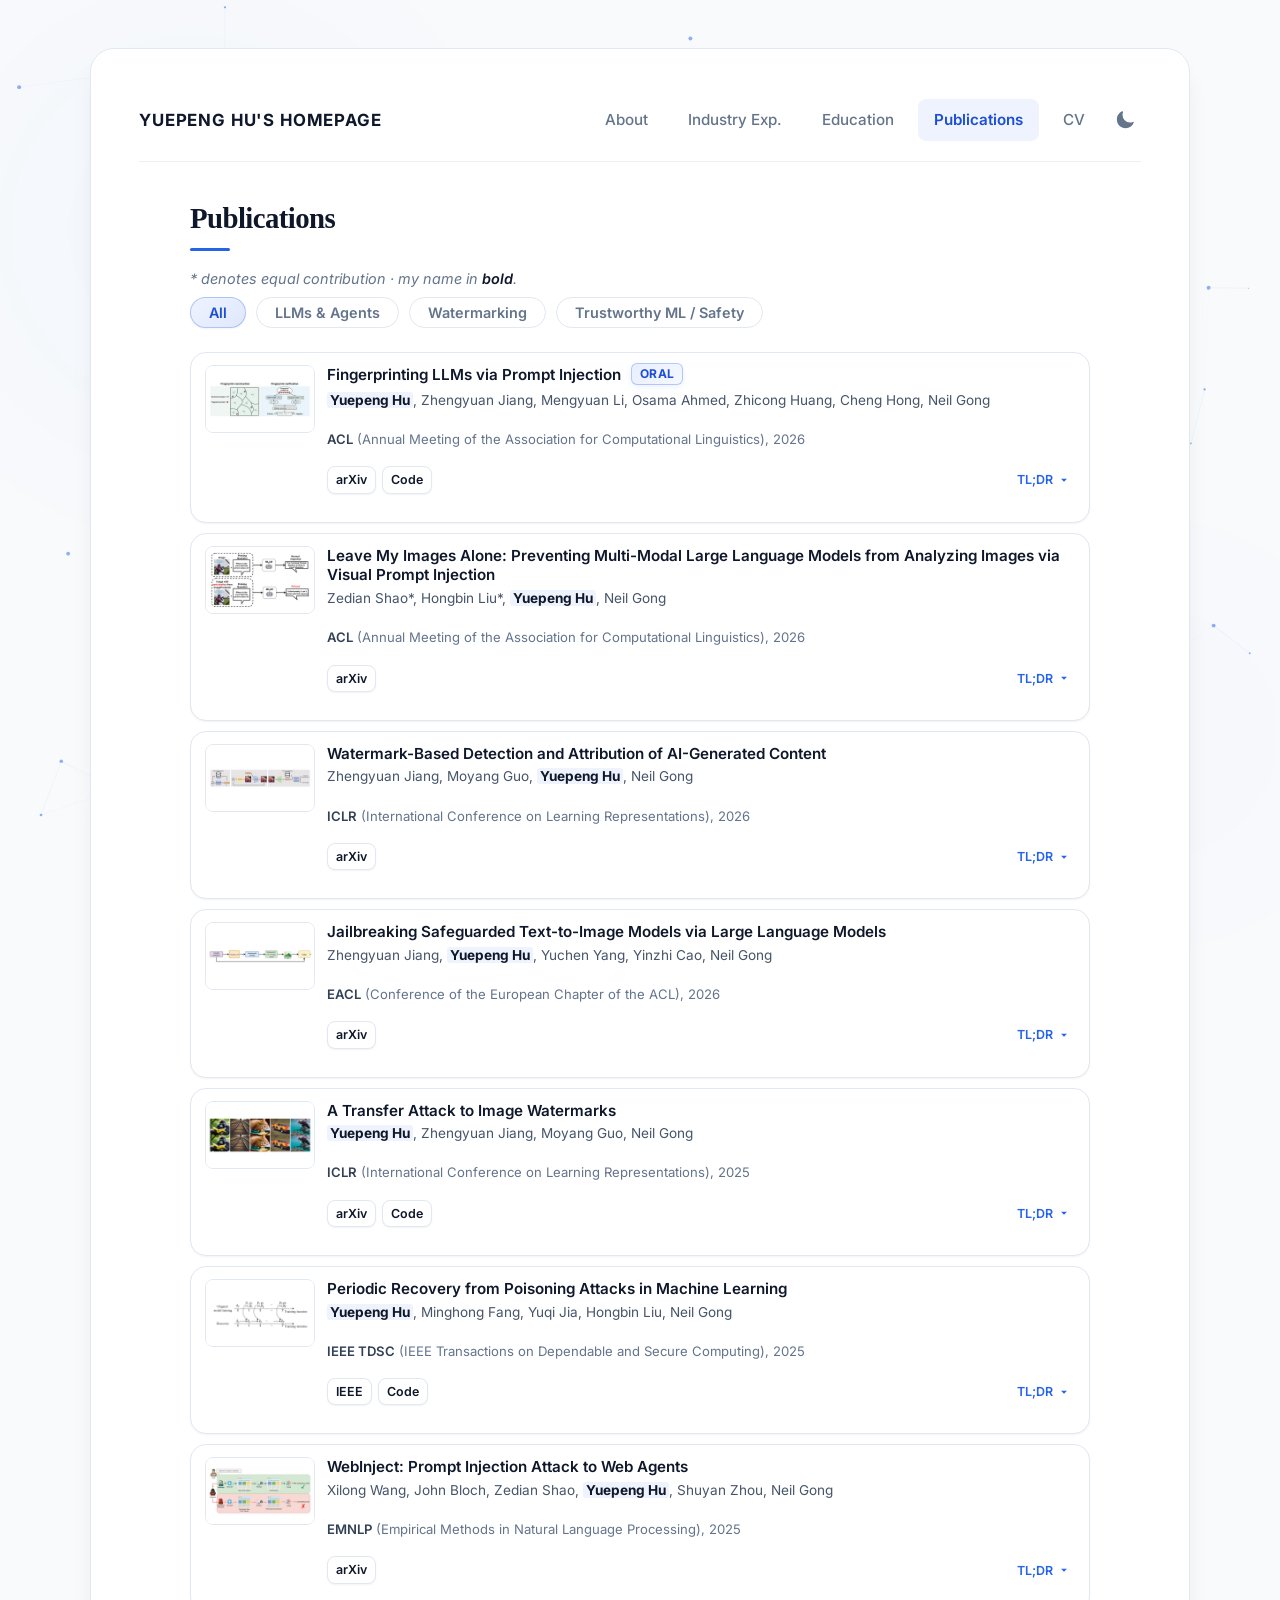
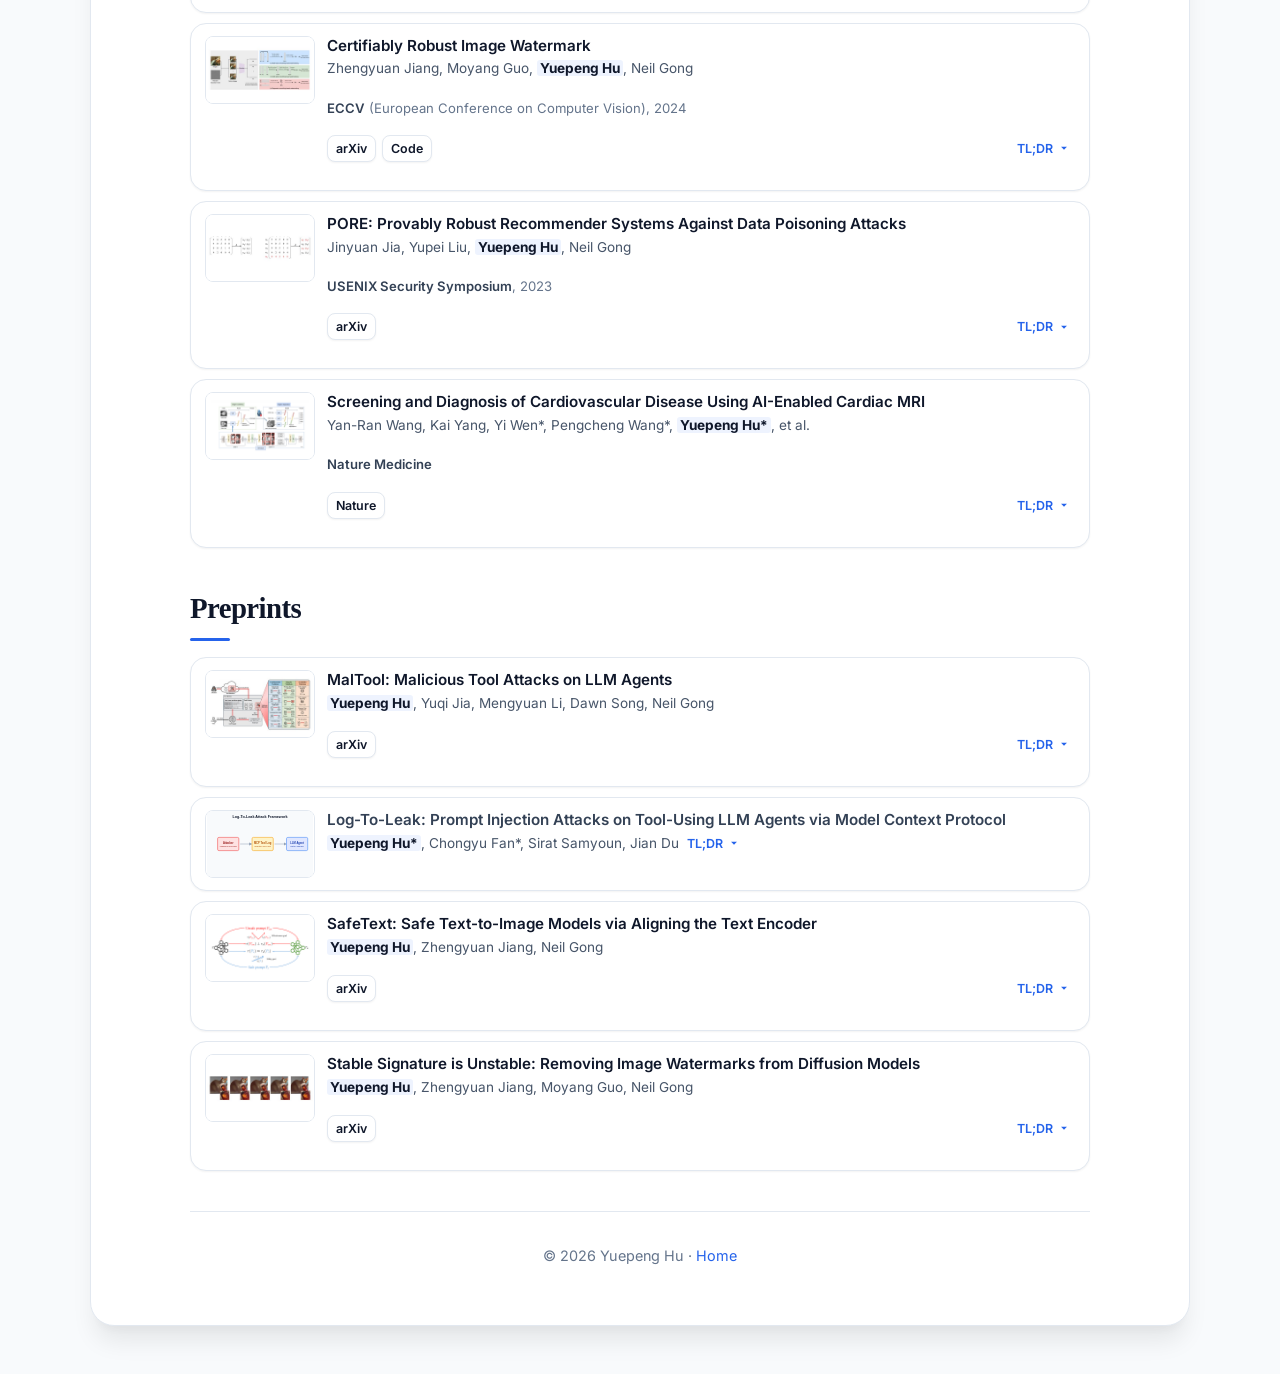
==== commit c41737f8: "style: replace favicon with dynamic AI Security shield emoji" ====
--- a/publications.html
+++ b/publications.html
@@ -18,7 +18,7 @@
   <meta name="twitter:card" content="summary_large_image" />
   <meta name="twitter:image" content="https://hifi-hyp.github.io/assets/og-image.png" />
 
-  <link rel="icon" href="favicon.svg" type="image/svg+xml" />
+  <link rel="icon" href="data:image/svg+xml,<svg xmlns=%22http://www.w3.org/2000/svg%22 viewBox=%220 0 100 100%22><text y=%22.9em%22 font-size=%2290%22>🛡️</text></svg>" />
   <link rel="apple-touch-icon" href="assets/apple-touch-icon.png" />
 
   <link rel="preconnect" href="https://fonts.googleapis.com" />
--- a/styles.css
+++ b/styles.css
@@ -479,7 +479,10 @@
   .topnav::-webkit-scrollbar { display: none; }
   .brand { font-size: 1.3rem; }
   .page { padding: 24px 20px 40px; }
-  .layout { gap: 32px; }
+  .layout { flex-direction: column; gap: 32px; }
+  .sidebar { position: static; flex: none; width: 100%; display: flex; flex-direction: column; align-items: center; max-height: none; overflow-y: visible; padding: 0; margin: 0; }
+  .avatar { width: 160px; height: 160px; }
+  .interests { width: 100%; max-width: 400px; }
   .pub-thumb { display: none; /* Hide thumbnails on very small screens to save space */ }
   .pub { padding: 12px; }
 }
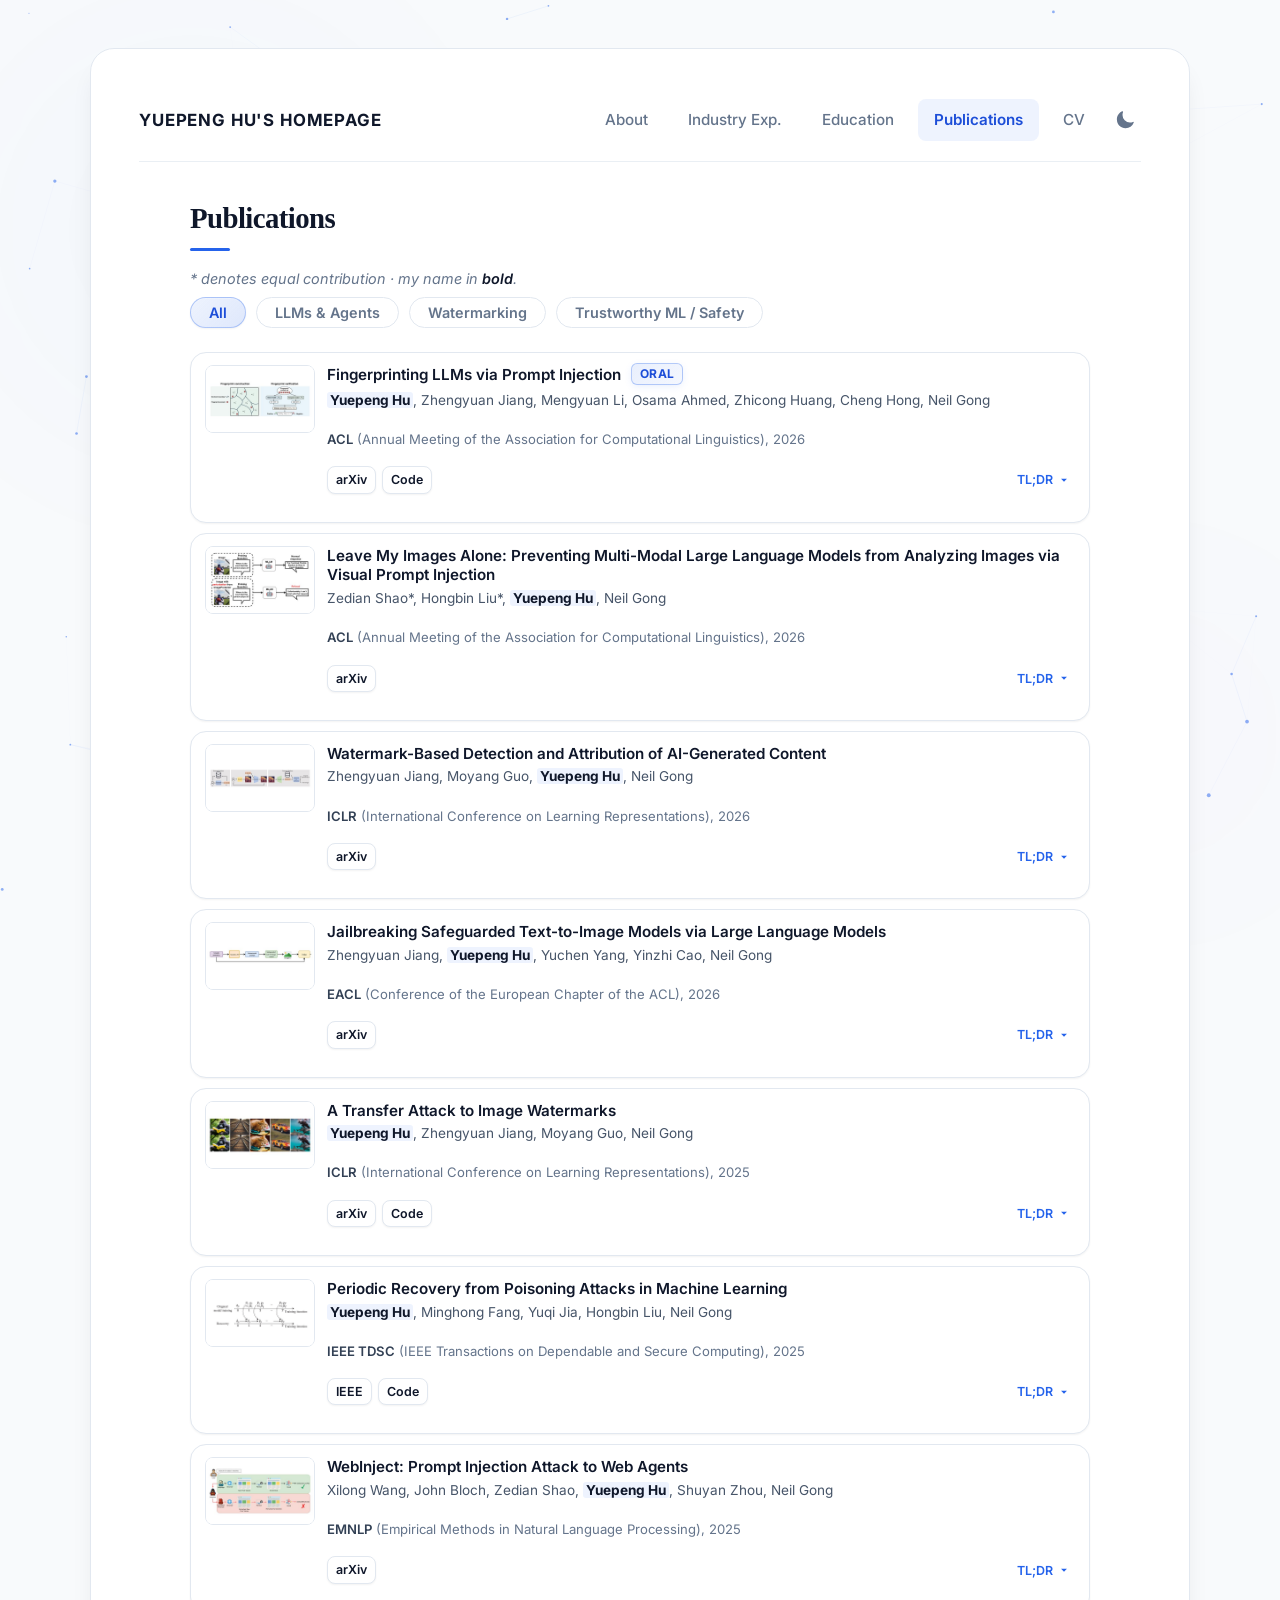
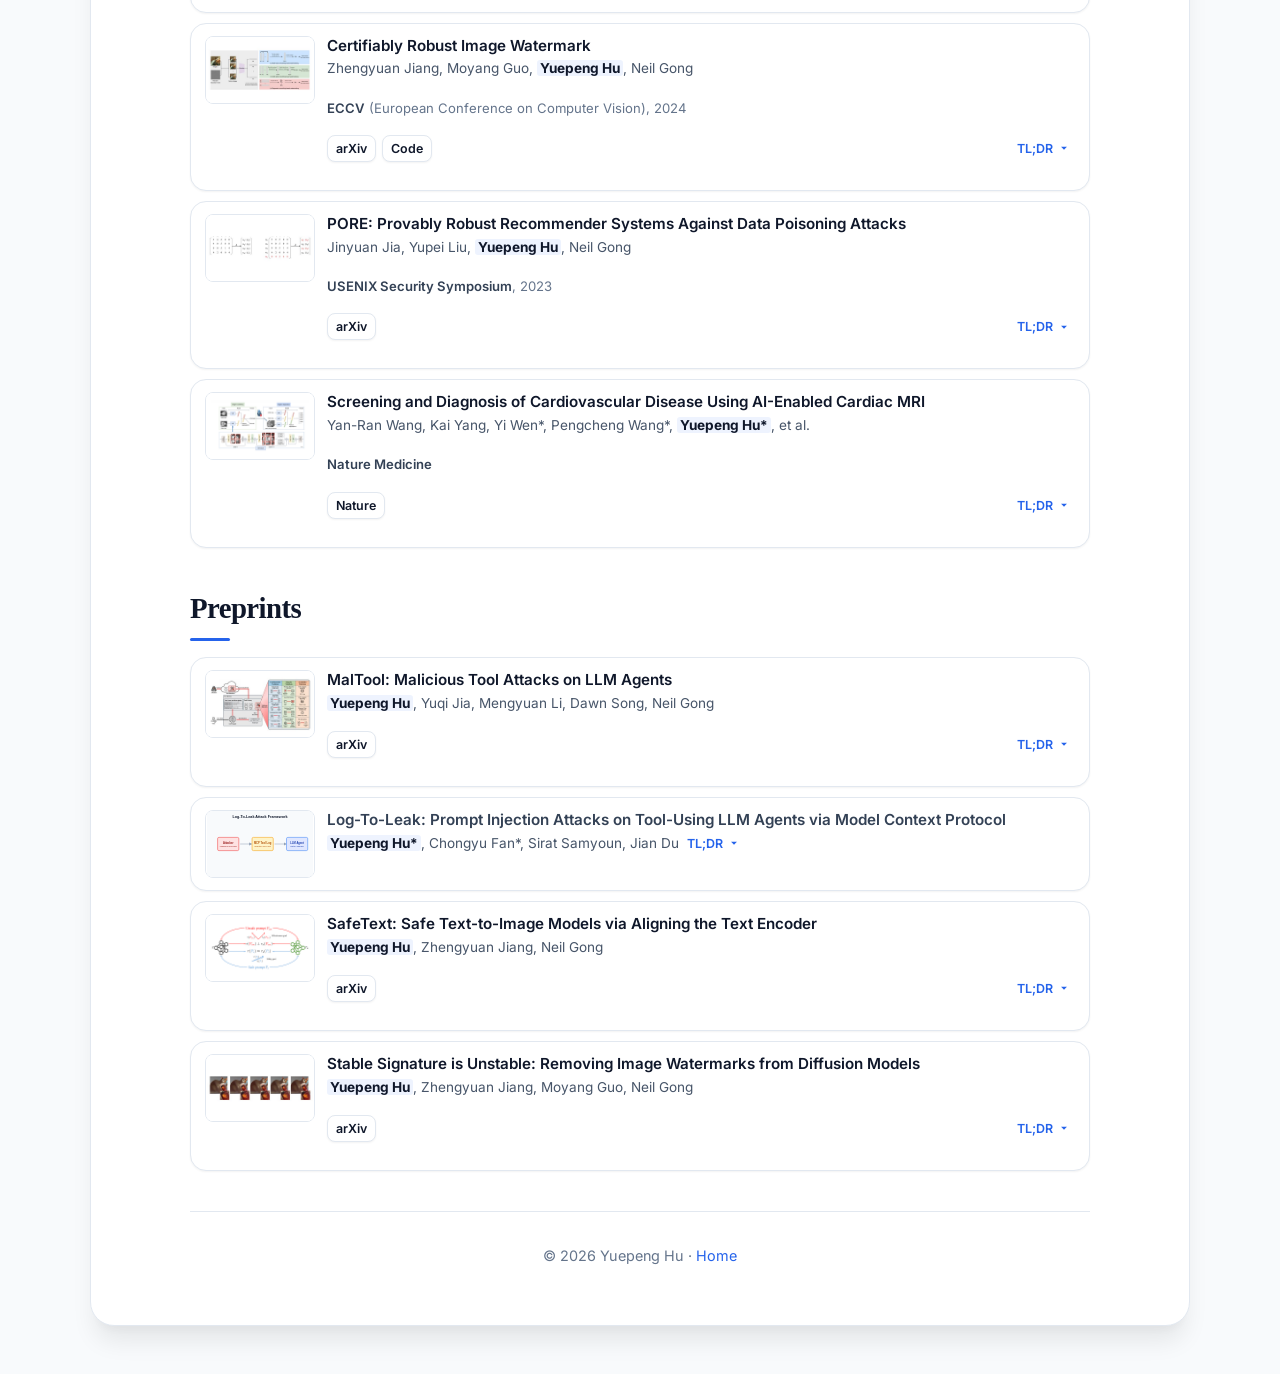
==== commit 12dcbb17: "style: change favicon to Brain emoji for AI" ====
--- a/publications.html
+++ b/publications.html
@@ -18,7 +18,7 @@
   <meta name="twitter:card" content="summary_large_image" />
   <meta name="twitter:image" content="https://hifi-hyp.github.io/assets/og-image.png" />
 
-  <link rel="icon" href="data:image/svg+xml,<svg xmlns=%22http://www.w3.org/2000/svg%22 viewBox=%220 0 100 100%22><text y=%22.9em%22 font-size=%2290%22>🛡️</text></svg>" />
+  <link rel="icon" href="data:image/svg+xml,<svg xmlns=%22http://www.w3.org/2000/svg%22 viewBox=%220 0 100 100%22><text y=%22.9em%22 font-size=%2290%22>🧠</text></svg>" />
   <link rel="apple-touch-icon" href="assets/apple-touch-icon.png" />
 
   <link rel="preconnect" href="https://fonts.googleapis.com" />
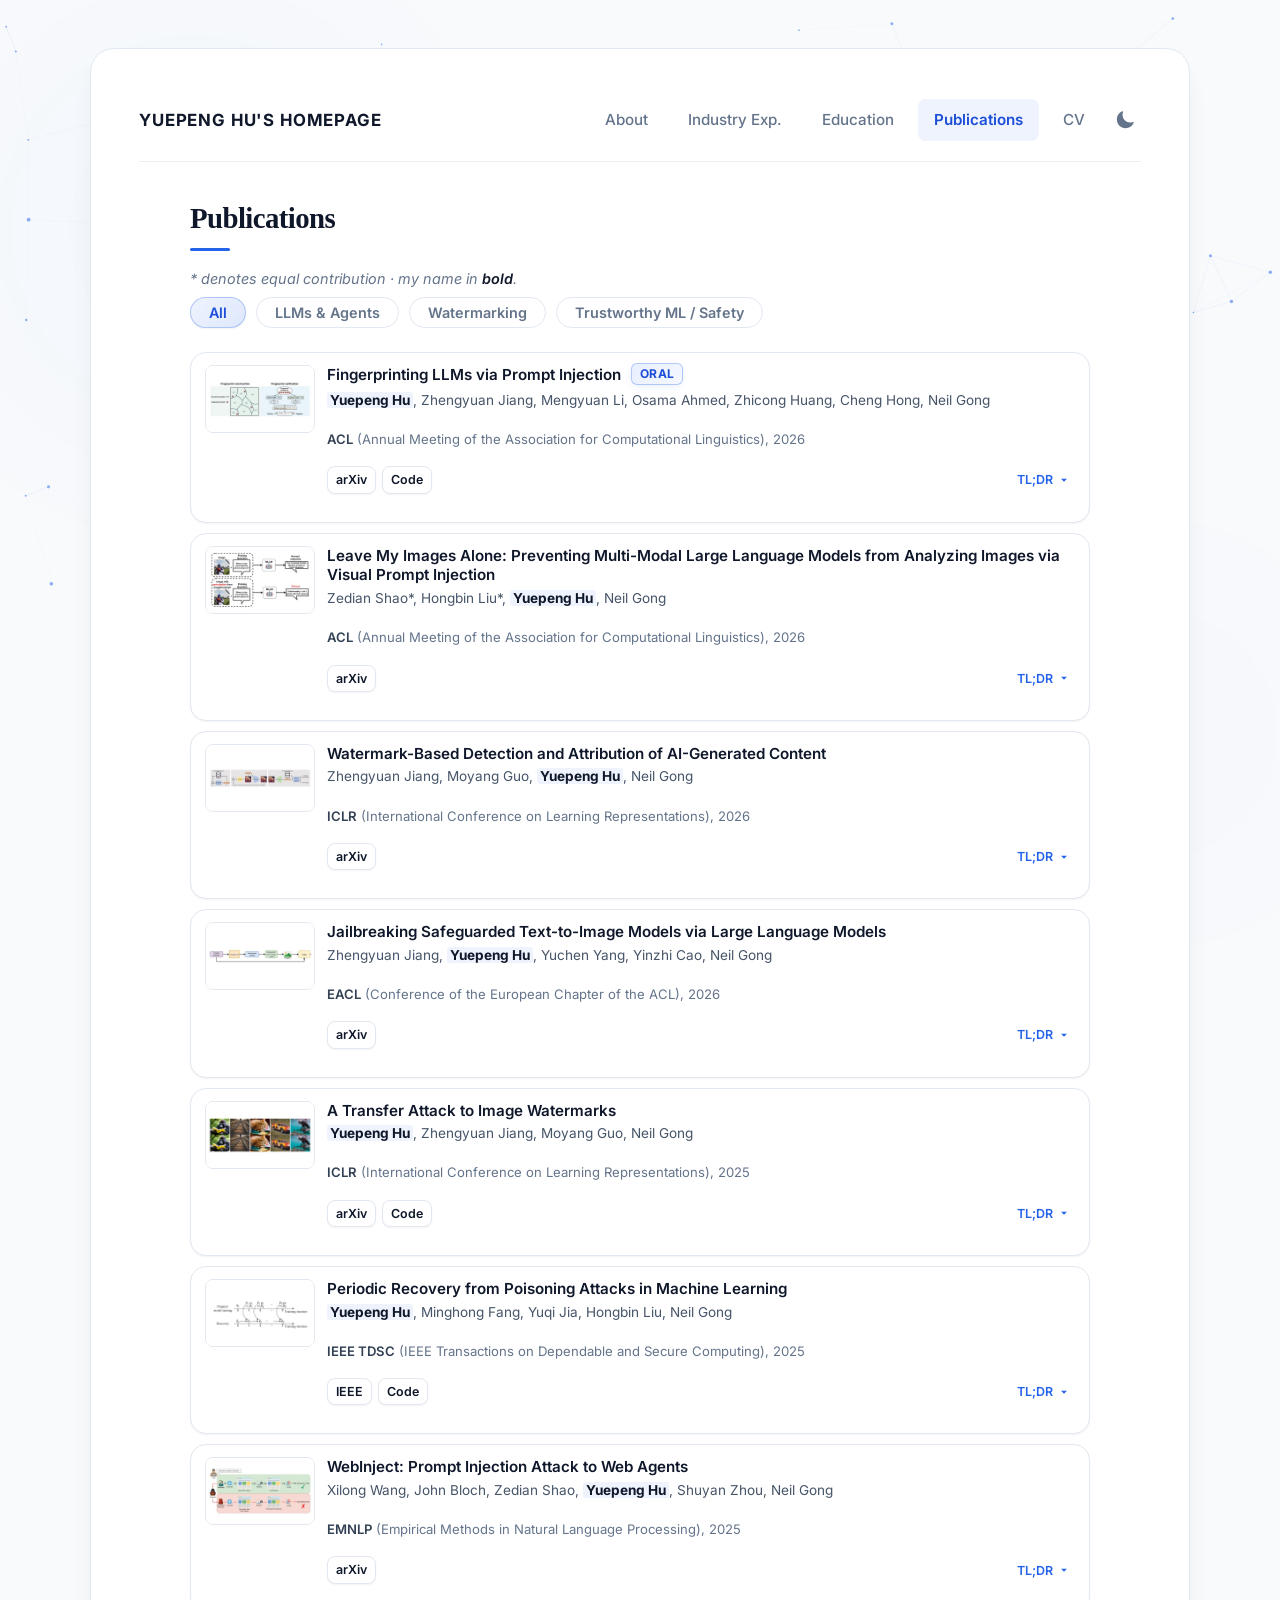
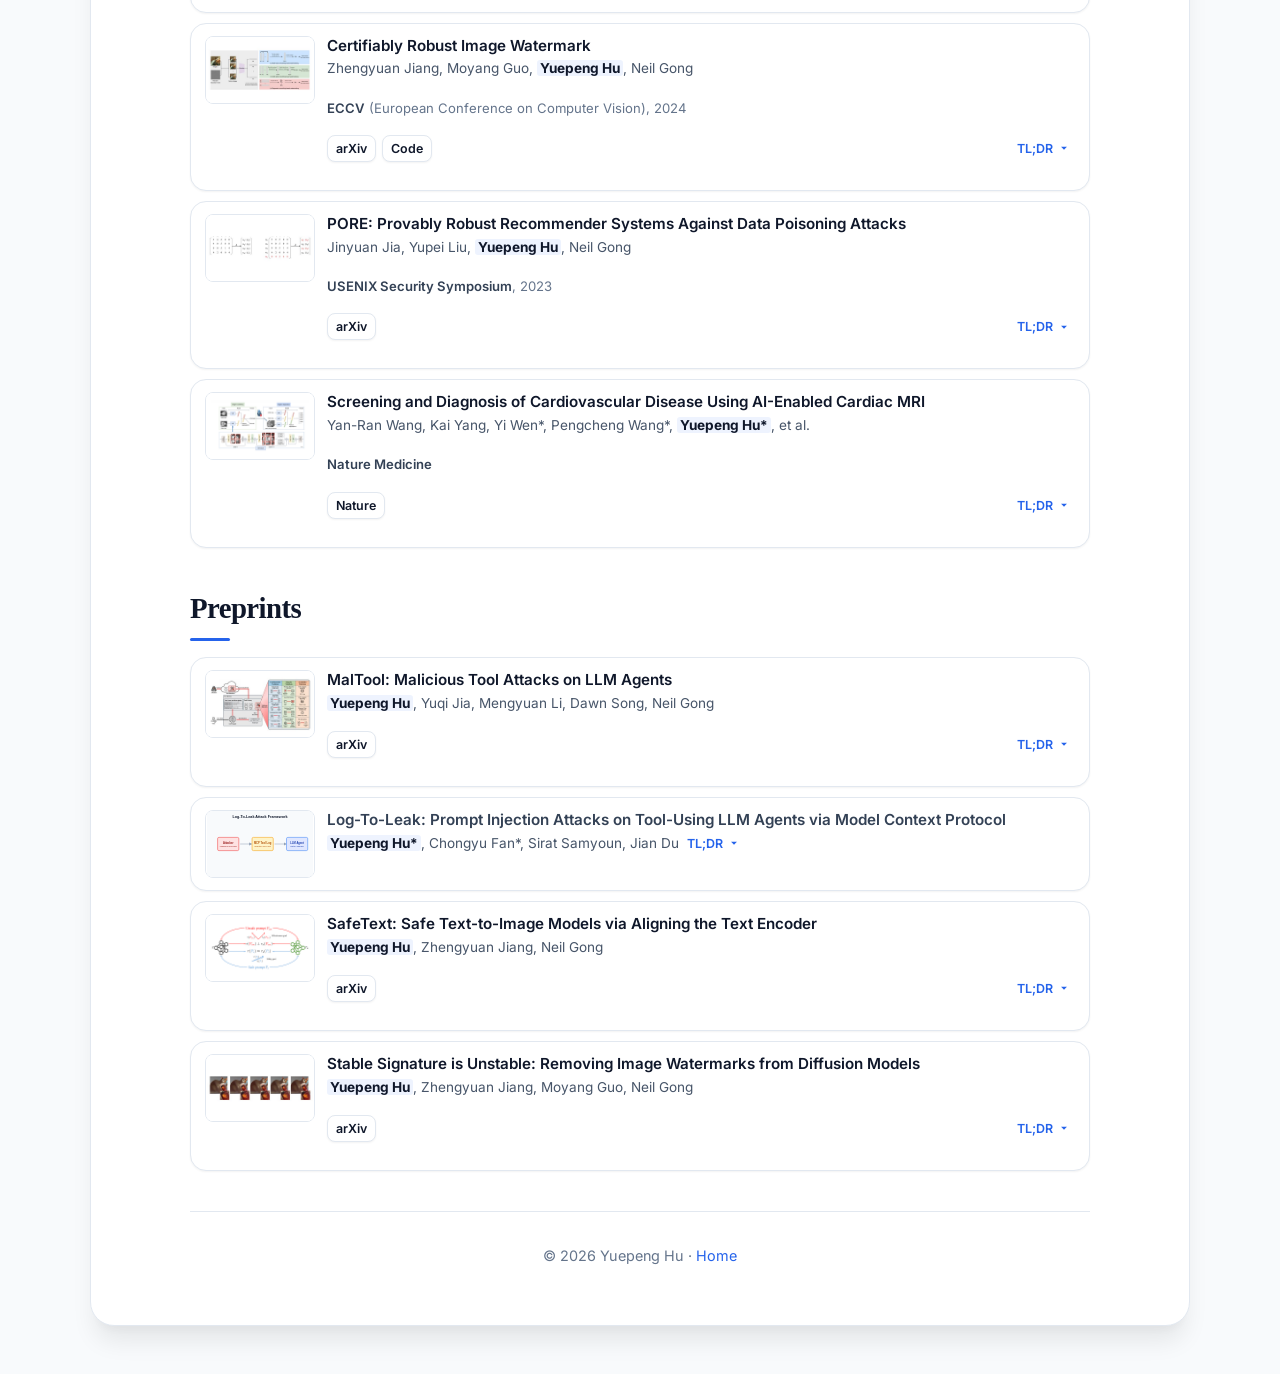
==== commit db69666b: "style: change favicon to elegant YH monogram" ====
--- a/publications.html
+++ b/publications.html
@@ -18,7 +18,7 @@
   <meta name="twitter:card" content="summary_large_image" />
   <meta name="twitter:image" content="https://hifi-hyp.github.io/assets/og-image.png" />
 
-  <link rel="icon" href="data:image/svg+xml,<svg xmlns=%22http://www.w3.org/2000/svg%22 viewBox=%220 0 100 100%22><text y=%22.9em%22 font-size=%2290%22>🧠</text></svg>" />
+  <link rel="icon" href="data:image/svg+xml,%3Csvg%20xmlns%3D%22http%3A//www.w3.org/2000/svg%22%20viewBox%3D%220%200%20100%20100%22%3E%0A%20%20%3Ccircle%20cx%3D%2250%22%20cy%3D%2250%22%20r%3D%2248%22%20fill%3D%22%231e293b%22/%3E%0A%20%20%3Ctext%20x%3D%2250%25%22%20y%3D%2254%25%22%20dominant-baseline%3D%22middle%22%20text-anchor%3D%22middle%22%20font-family%3D%22Georgia%2C%20serif%22%20font-size%3D%2252%22%20font-style%3D%22italic%22%20font-weight%3D%22bold%22%20fill%3D%22%23ffffff%22%20letter-spacing%3D%22-2%22%3EYH%3C/text%3E%0A%3C/svg%3E" type="image/svg+xml" />
   <link rel="apple-touch-icon" href="assets/apple-touch-icon.png" />
 
   <link rel="preconnect" href="https://fonts.googleapis.com" />
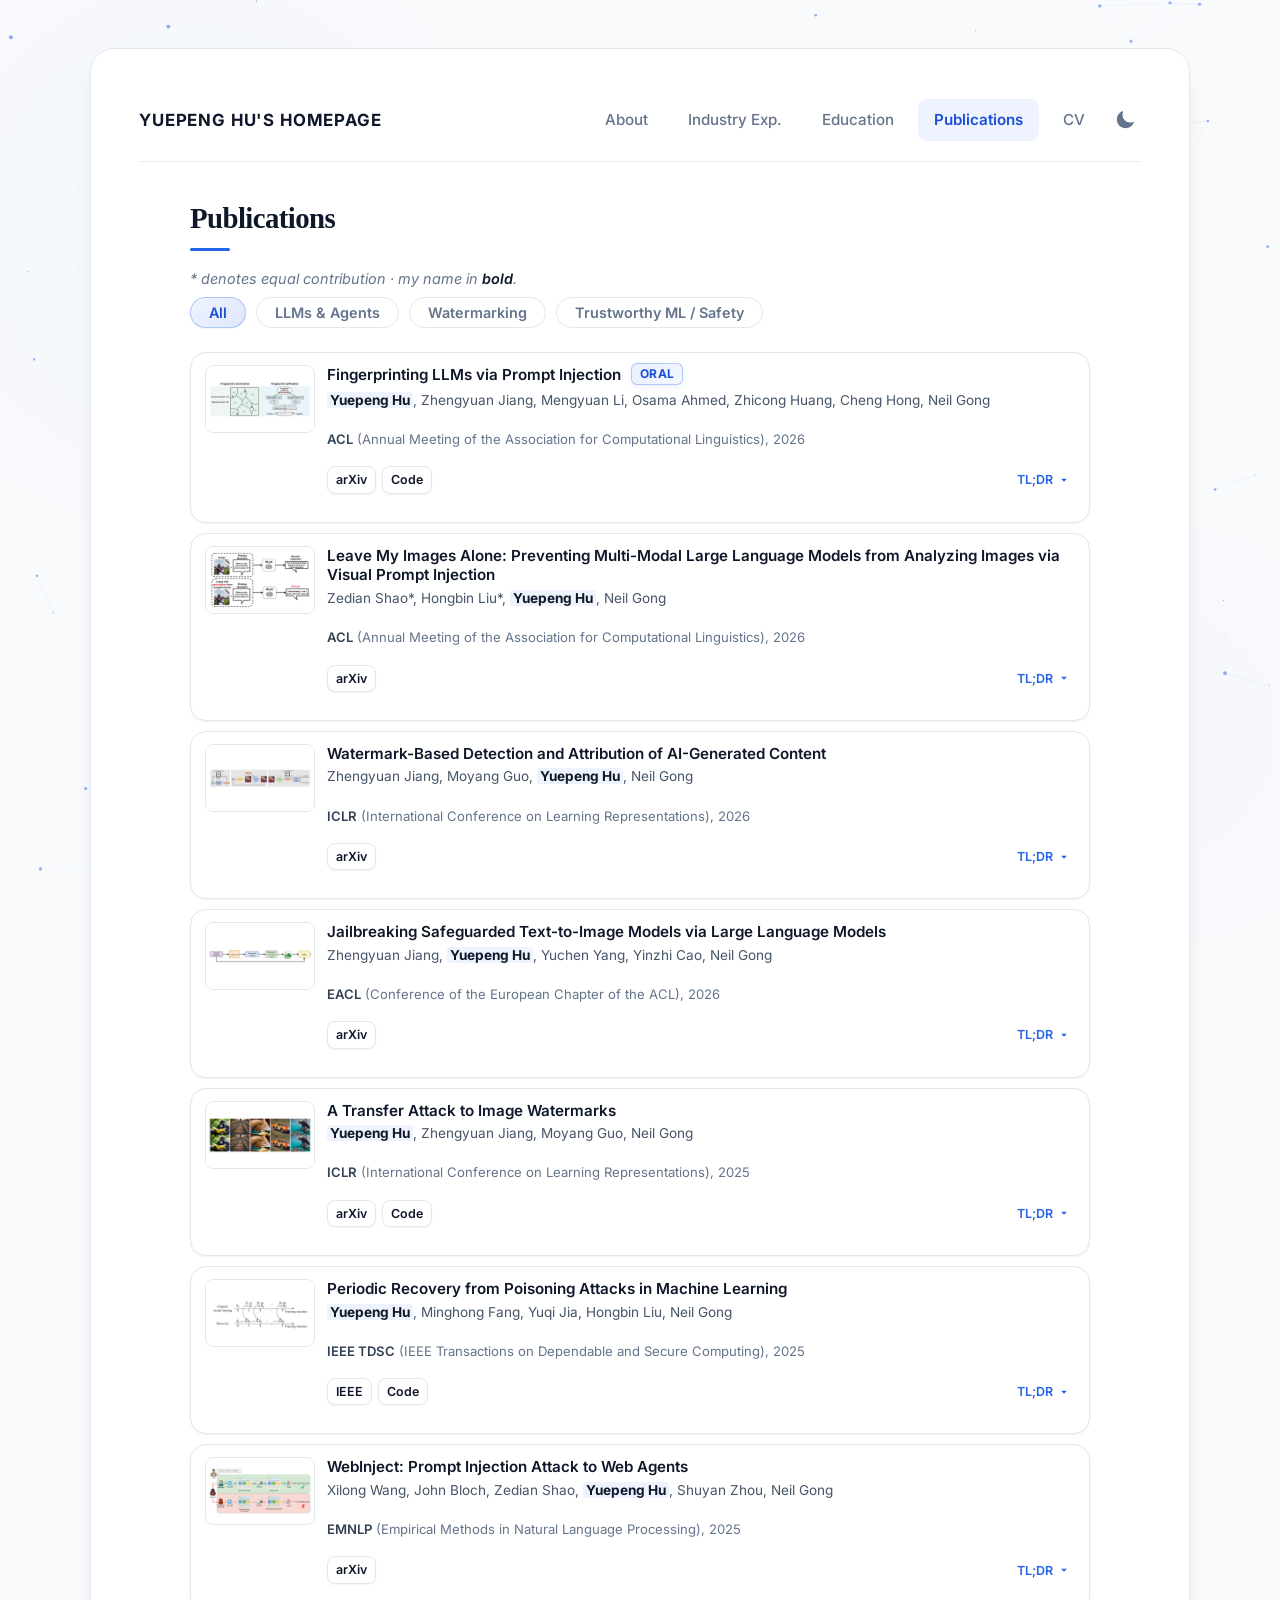
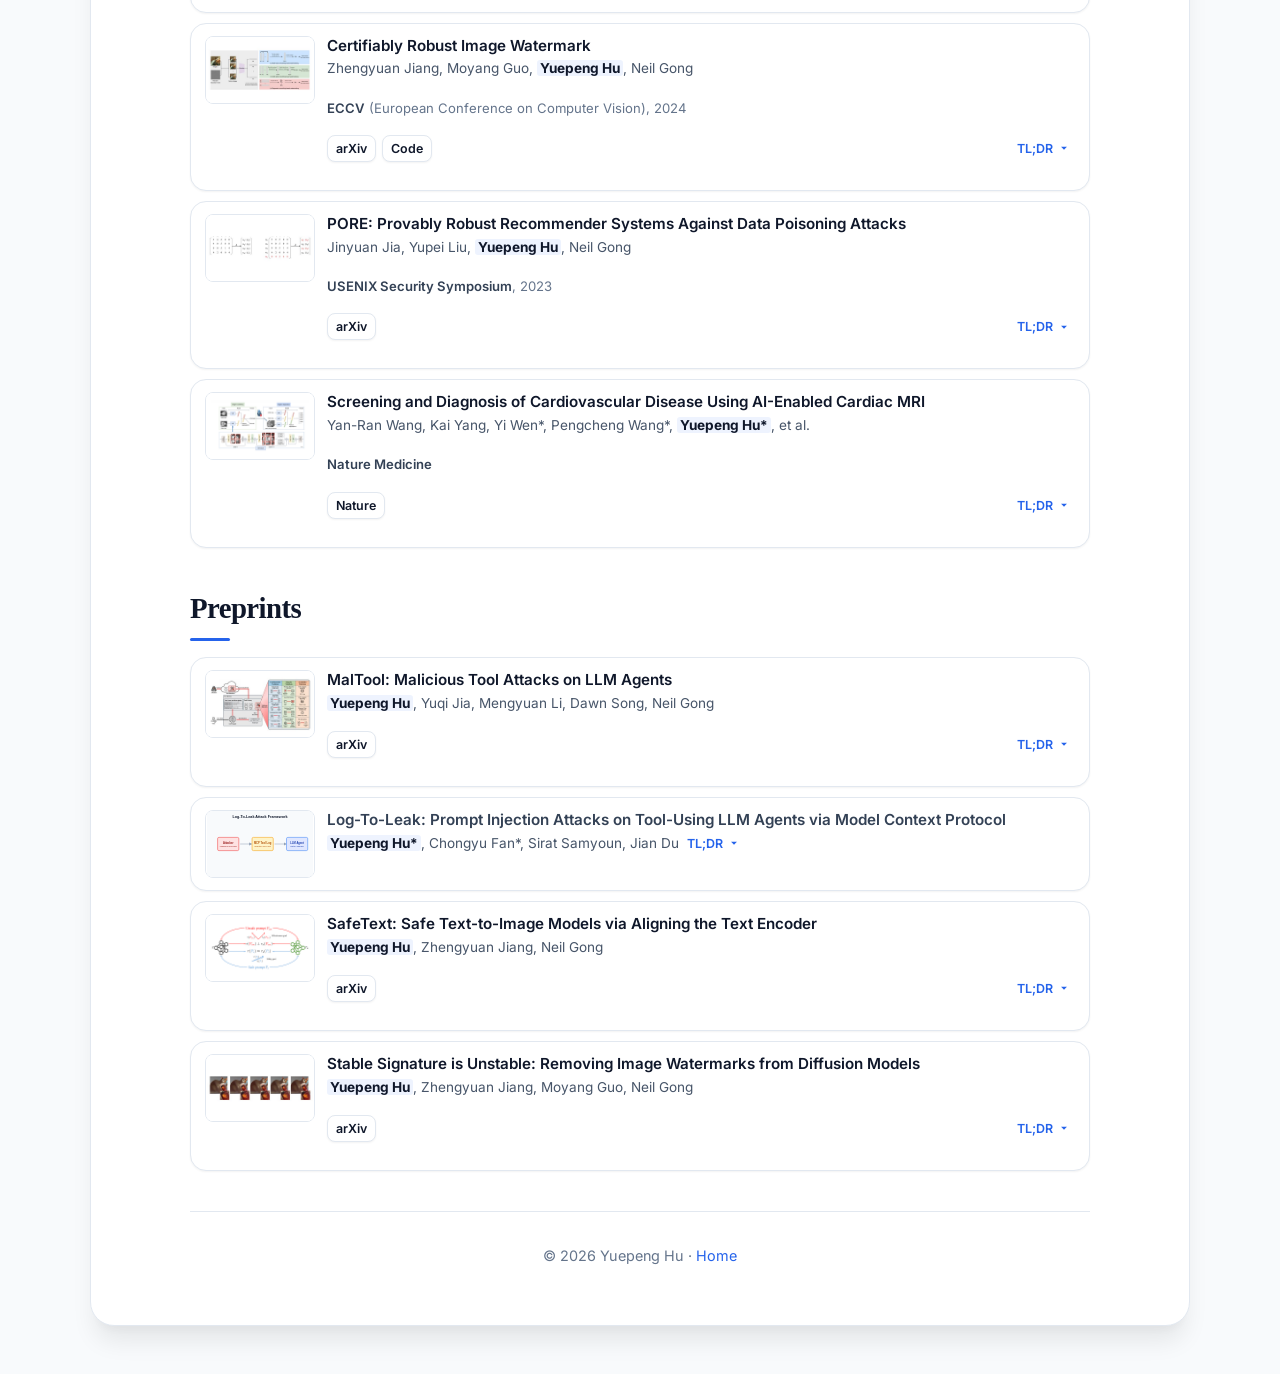
==== commit 23b2ba91: "style: apply AI Network topology favicon" ====
--- a/publications.html
+++ b/publications.html
@@ -18,7 +18,7 @@
   <meta name="twitter:card" content="summary_large_image" />
   <meta name="twitter:image" content="https://hifi-hyp.github.io/assets/og-image.png" />
 
-  <link rel="icon" href="data:image/svg+xml,%3Csvg%20xmlns%3D%22http%3A//www.w3.org/2000/svg%22%20viewBox%3D%220%200%20100%20100%22%3E%0A%20%20%3Ccircle%20cx%3D%2250%22%20cy%3D%2250%22%20r%3D%2248%22%20fill%3D%22%231e293b%22/%3E%0A%20%20%3Ctext%20x%3D%2250%25%22%20y%3D%2254%25%22%20dominant-baseline%3D%22middle%22%20text-anchor%3D%22middle%22%20font-family%3D%22Georgia%2C%20serif%22%20font-size%3D%2252%22%20font-style%3D%22italic%22%20font-weight%3D%22bold%22%20fill%3D%22%23ffffff%22%20letter-spacing%3D%22-2%22%3EYH%3C/text%3E%0A%3C/svg%3E" type="image/svg+xml" />
+  <link rel="icon" href="data:image/svg+xml,%3Csvg%20xmlns%3D%22http%3A//www.w3.org/2000/svg%22%20viewBox%3D%220%200%20100%20100%22%3E%0A%20%20%3Ccircle%20cx%3D%2250%22%20cy%3D%2250%22%20r%3D%2248%22%20fill%3D%22%230f172a%22/%3E%0A%20%20%3C%21--%20Lines%20--%3E%0A%20%20%3Cline%20x1%3D%2220%22%20y1%3D%2220%22%20x2%3D%2250%22%20y2%3D%2255%22%20stroke%3D%22%233b82f6%22%20stroke-width%3D%228%22%20stroke-linecap%3D%22round%22/%3E%0A%20%20%3Cline%20x1%3D%2280%22%20y1%3D%2220%22%20x2%3D%2250%22%20y2%3D%2255%22%20stroke%3D%22%233b82f6%22%20stroke-width%3D%228%22%20stroke-linecap%3D%22round%22/%3E%0A%20%20%3Cline%20x1%3D%2250%22%20y1%3D%2255%22%20x2%3D%2250%22%20y2%3D%2290%22%20stroke%3D%22%233b82f6%22%20stroke-width%3D%228%22%20stroke-linecap%3D%22round%22/%3E%0A%20%20%3C%21--%20Nodes%20--%3E%0A%20%20%3Ccircle%20cx%3D%2220%22%20cy%3D%2220%22%20r%3D%2210%22%20fill%3D%22%2360a5fa%22/%3E%0A%20%20%3Ccircle%20cx%3D%2280%22%20cy%3D%2220%22%20r%3D%2210%22%20fill%3D%22%2360a5fa%22/%3E%0A%20%20%3Ccircle%20cx%3D%2250%22%20cy%3D%2255%22%20r%3D%2210%22%20fill%3D%22%23ffffff%22/%3E%0A%20%20%3Ccircle%20cx%3D%2250%22%20cy%3D%2290%22%20r%3D%2210%22%20fill%3D%22%2360a5fa%22/%3E%0A%3C/svg%3E" type="image/svg+xml" />
   <link rel="apple-touch-icon" href="assets/apple-touch-icon.png" />
 
   <link rel="preconnect" href="https://fonts.googleapis.com" />
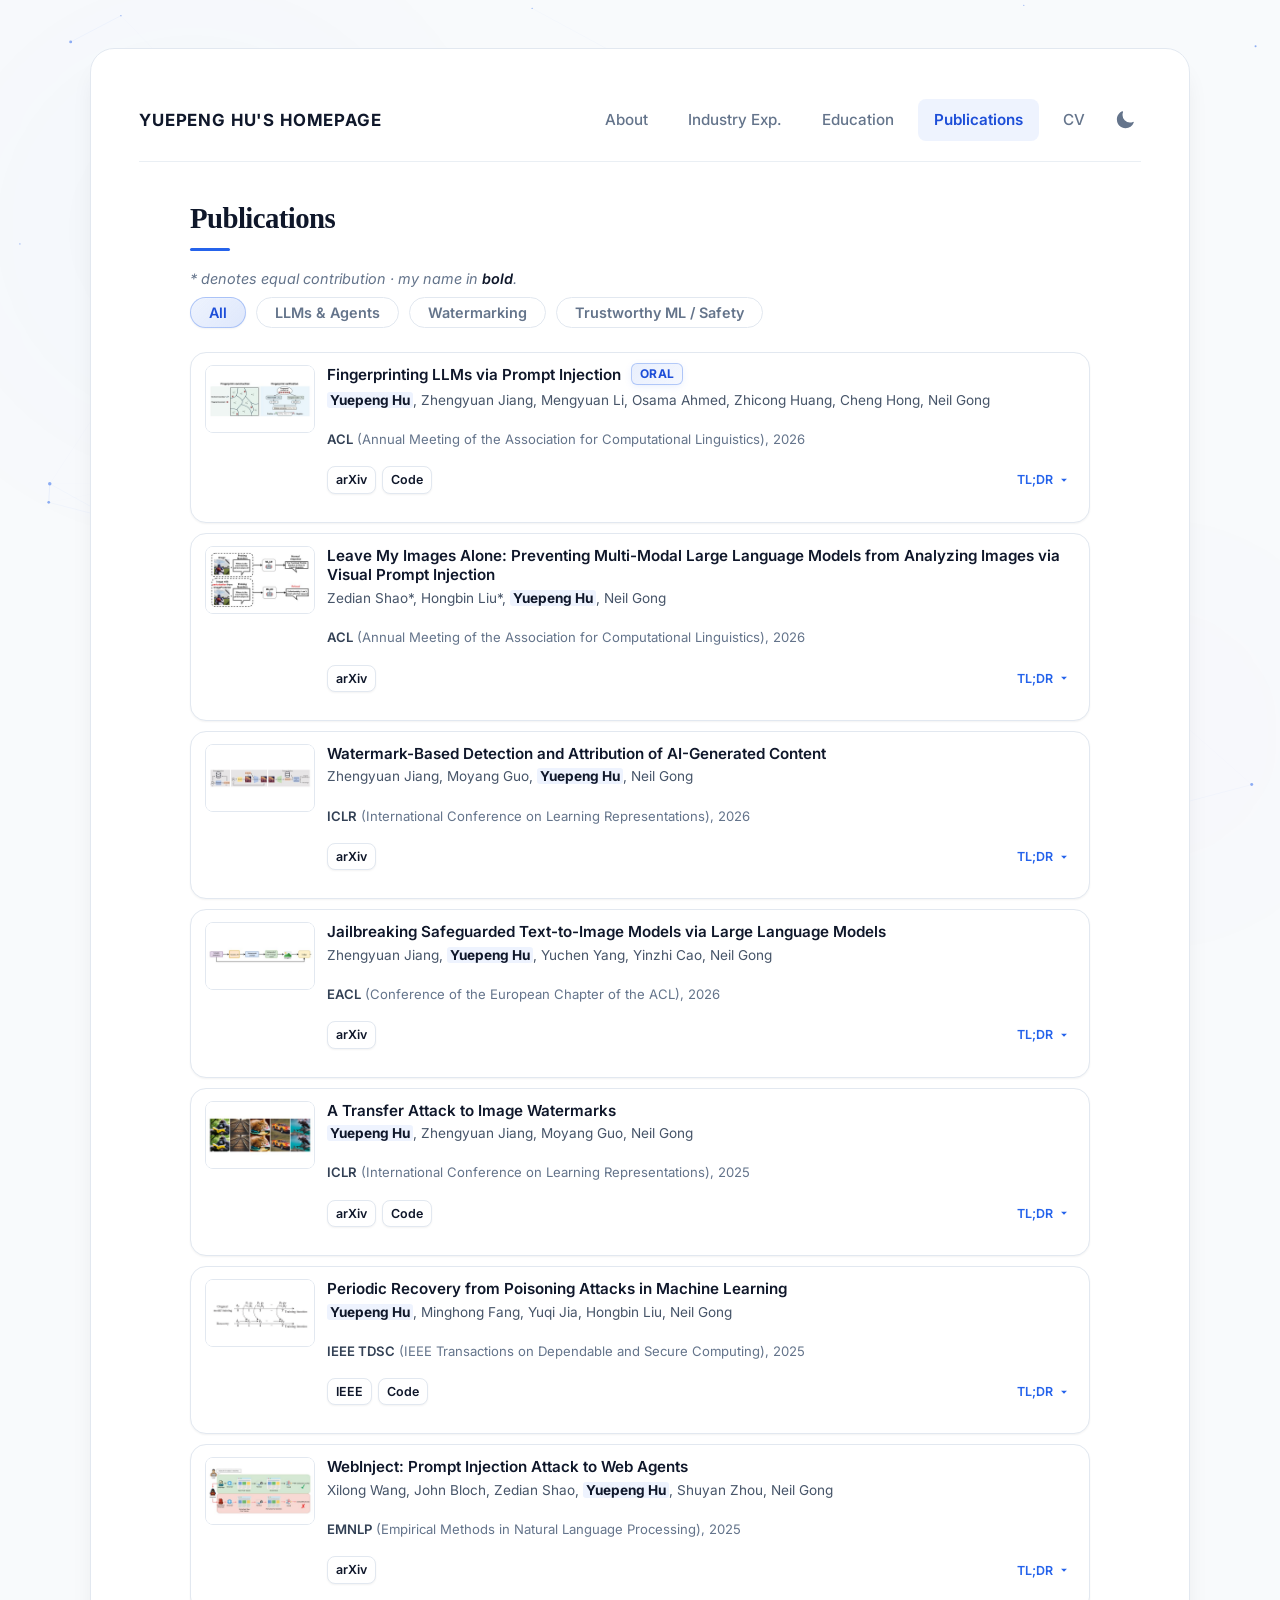
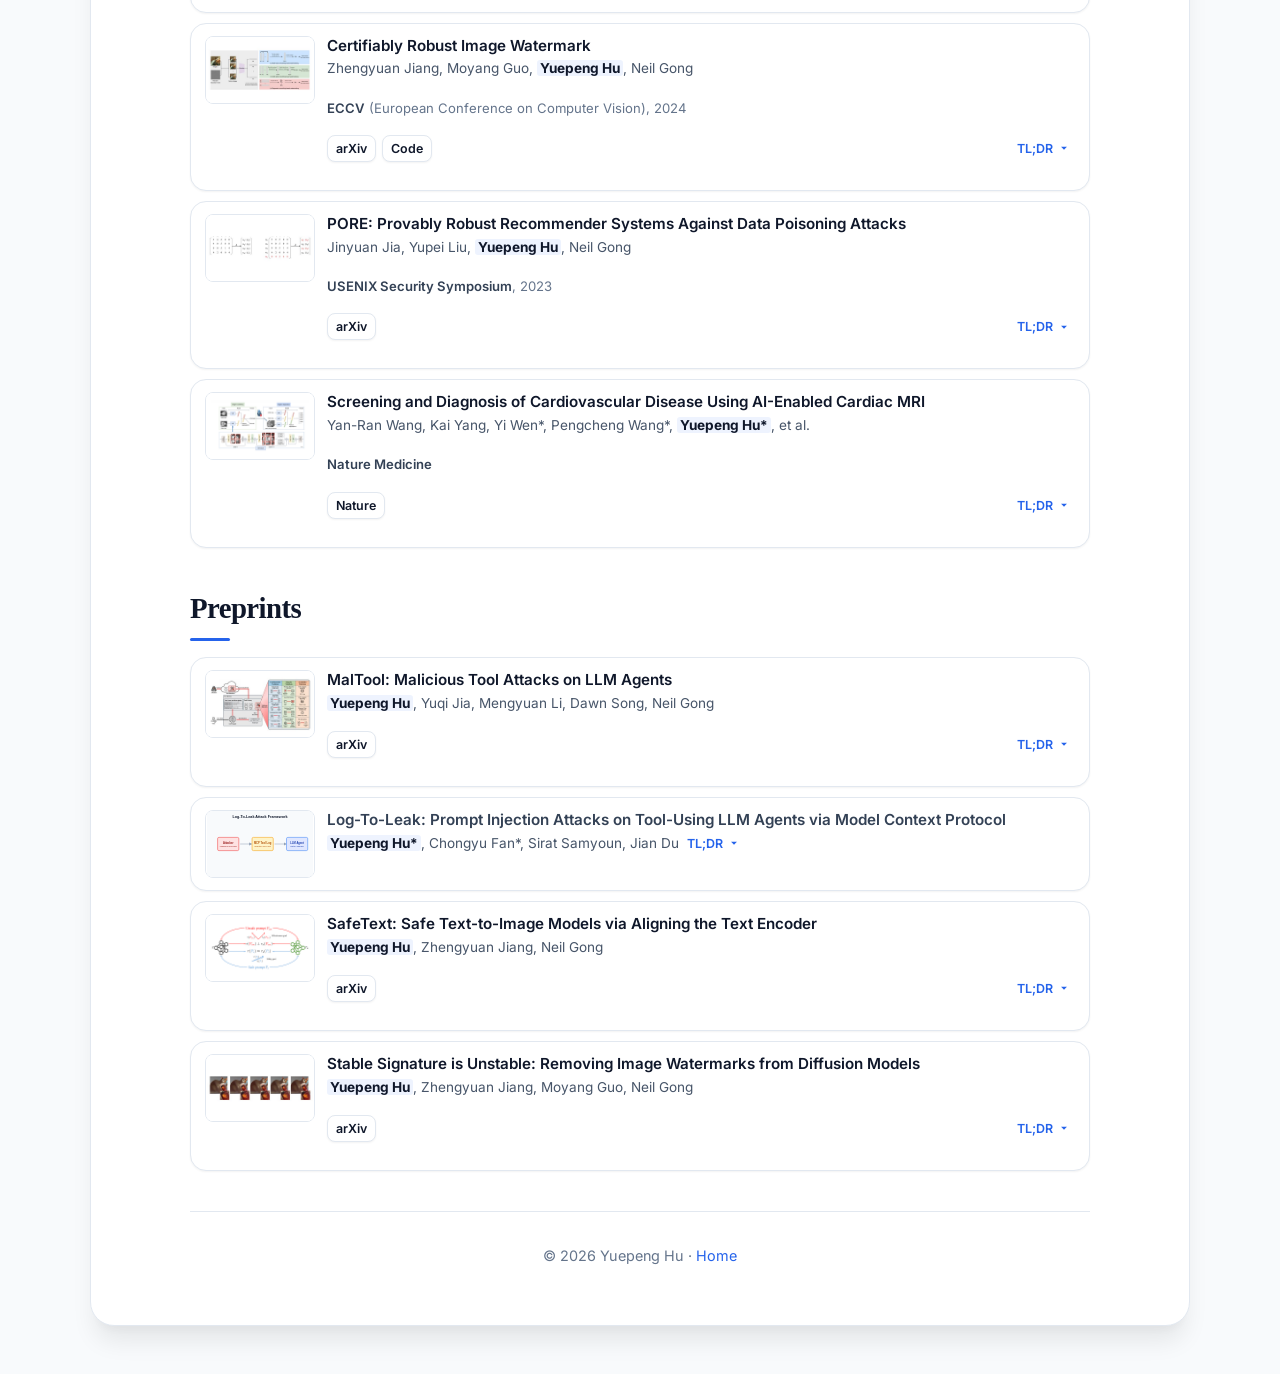
==== commit 29f29ca2: "style: perfect mathematical symmetry for network favicon" ====
--- a/publications.html
+++ b/publications.html
@@ -18,7 +18,7 @@
   <meta name="twitter:card" content="summary_large_image" />
   <meta name="twitter:image" content="https://hifi-hyp.github.io/assets/og-image.png" />
 
-  <link rel="icon" href="data:image/svg+xml,%3Csvg%20xmlns%3D%22http%3A//www.w3.org/2000/svg%22%20viewBox%3D%220%200%20100%20100%22%3E%0A%20%20%3Ccircle%20cx%3D%2250%22%20cy%3D%2250%22%20r%3D%2248%22%20fill%3D%22%230f172a%22/%3E%0A%20%20%3C%21--%20Lines%20--%3E%0A%20%20%3Cline%20x1%3D%2220%22%20y1%3D%2220%22%20x2%3D%2250%22%20y2%3D%2255%22%20stroke%3D%22%233b82f6%22%20stroke-width%3D%228%22%20stroke-linecap%3D%22round%22/%3E%0A%20%20%3Cline%20x1%3D%2280%22%20y1%3D%2220%22%20x2%3D%2250%22%20y2%3D%2255%22%20stroke%3D%22%233b82f6%22%20stroke-width%3D%228%22%20stroke-linecap%3D%22round%22/%3E%0A%20%20%3Cline%20x1%3D%2250%22%20y1%3D%2255%22%20x2%3D%2250%22%20y2%3D%2290%22%20stroke%3D%22%233b82f6%22%20stroke-width%3D%228%22%20stroke-linecap%3D%22round%22/%3E%0A%20%20%3C%21--%20Nodes%20--%3E%0A%20%20%3Ccircle%20cx%3D%2220%22%20cy%3D%2220%22%20r%3D%2210%22%20fill%3D%22%2360a5fa%22/%3E%0A%20%20%3Ccircle%20cx%3D%2280%22%20cy%3D%2220%22%20r%3D%2210%22%20fill%3D%22%2360a5fa%22/%3E%0A%20%20%3Ccircle%20cx%3D%2250%22%20cy%3D%2255%22%20r%3D%2210%22%20fill%3D%22%23ffffff%22/%3E%0A%20%20%3Ccircle%20cx%3D%2250%22%20cy%3D%2290%22%20r%3D%2210%22%20fill%3D%22%2360a5fa%22/%3E%0A%3C/svg%3E" type="image/svg+xml" />
+  <link rel="icon" href="data:image/svg+xml,%3Csvg%20xmlns%3D%22http%3A//www.w3.org/2000/svg%22%20viewBox%3D%220%200%20100%20100%22%3E%0A%20%20%3Ccircle%20cx%3D%2250%22%20cy%3D%2250%22%20r%3D%2248%22%20fill%3D%22%230f172a%22/%3E%0A%20%20%3C%21--%20Perfect%20Symmetrical%20Lines%20%28Length%20%3D%2035%29%20--%3E%0A%20%20%3Cline%20x1%3D%2219.7%22%20y1%3D%2232.5%22%20x2%3D%2250%22%20y2%3D%2250%22%20stroke%3D%22%233b82f6%22%20stroke-width%3D%228%22%20stroke-linecap%3D%22round%22/%3E%0A%20%20%3Cline%20x1%3D%2280.3%22%20y1%3D%2232.5%22%20x2%3D%2250%22%20y2%3D%2250%22%20stroke%3D%22%233b82f6%22%20stroke-width%3D%228%22%20stroke-linecap%3D%22round%22/%3E%0A%20%20%3Cline%20x1%3D%2250%22%20y1%3D%2250%22%20x2%3D%2250%22%20y2%3D%2285%22%20stroke%3D%22%233b82f6%22%20stroke-width%3D%228%22%20stroke-linecap%3D%22round%22/%3E%0A%20%20%3C%21--%20Outer%20Nodes%20--%3E%0A%20%20%3Ccircle%20cx%3D%2219.7%22%20cy%3D%2232.5%22%20r%3D%2210%22%20fill%3D%22%2360a5fa%22/%3E%0A%20%20%3Ccircle%20cx%3D%2280.3%22%20cy%3D%2232.5%22%20r%3D%2210%22%20fill%3D%22%2360a5fa%22/%3E%0A%20%20%3Ccircle%20cx%3D%2250%22%20cy%3D%2285%22%20r%3D%2210%22%20fill%3D%22%2360a5fa%22/%3E%0A%20%20%3C%21--%20Perfect%20Center%20Node%20--%3E%0A%20%20%3Ccircle%20cx%3D%2250%22%20cy%3D%2250%22%20r%3D%2210%22%20fill%3D%22%23ffffff%22/%3E%0A%3C/svg%3E" type="image/svg+xml" />
   <link rel="apple-touch-icon" href="assets/apple-touch-icon.png" />
 
   <link rel="preconnect" href="https://fonts.googleapis.com" />
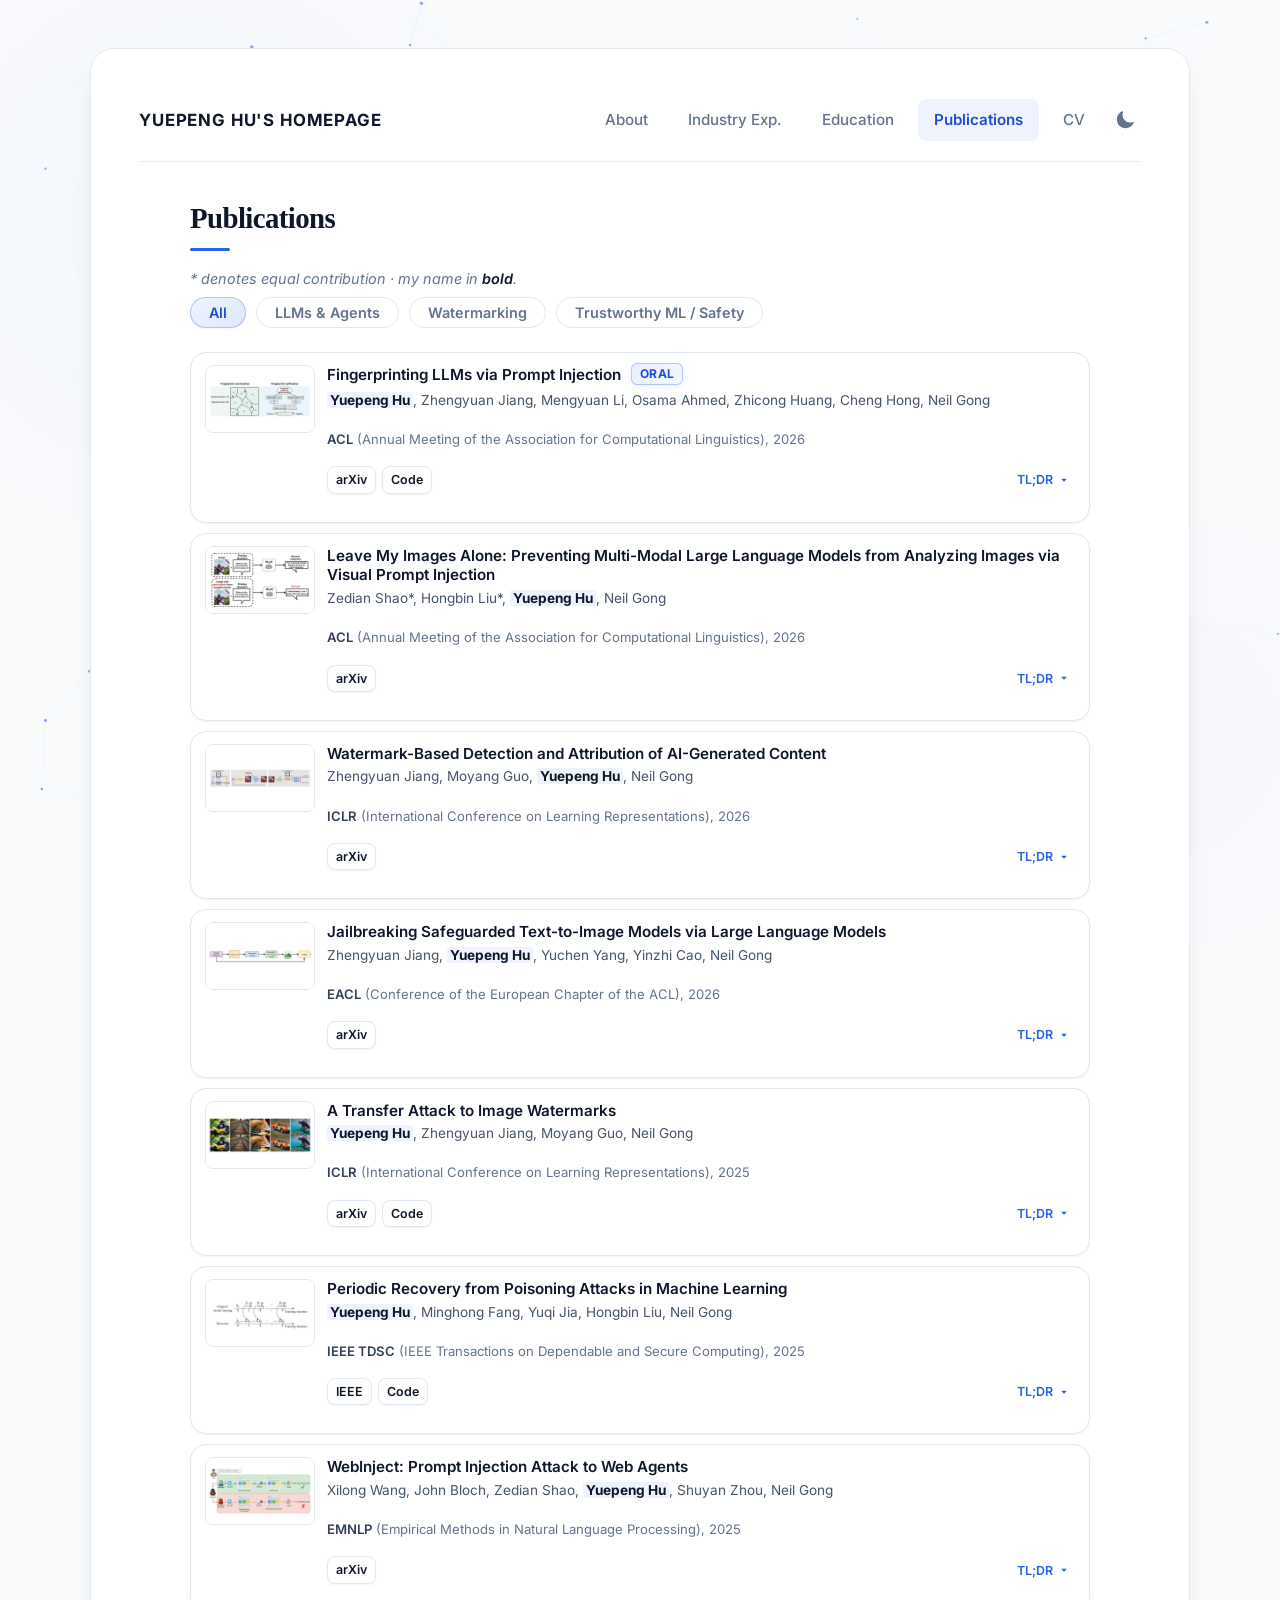
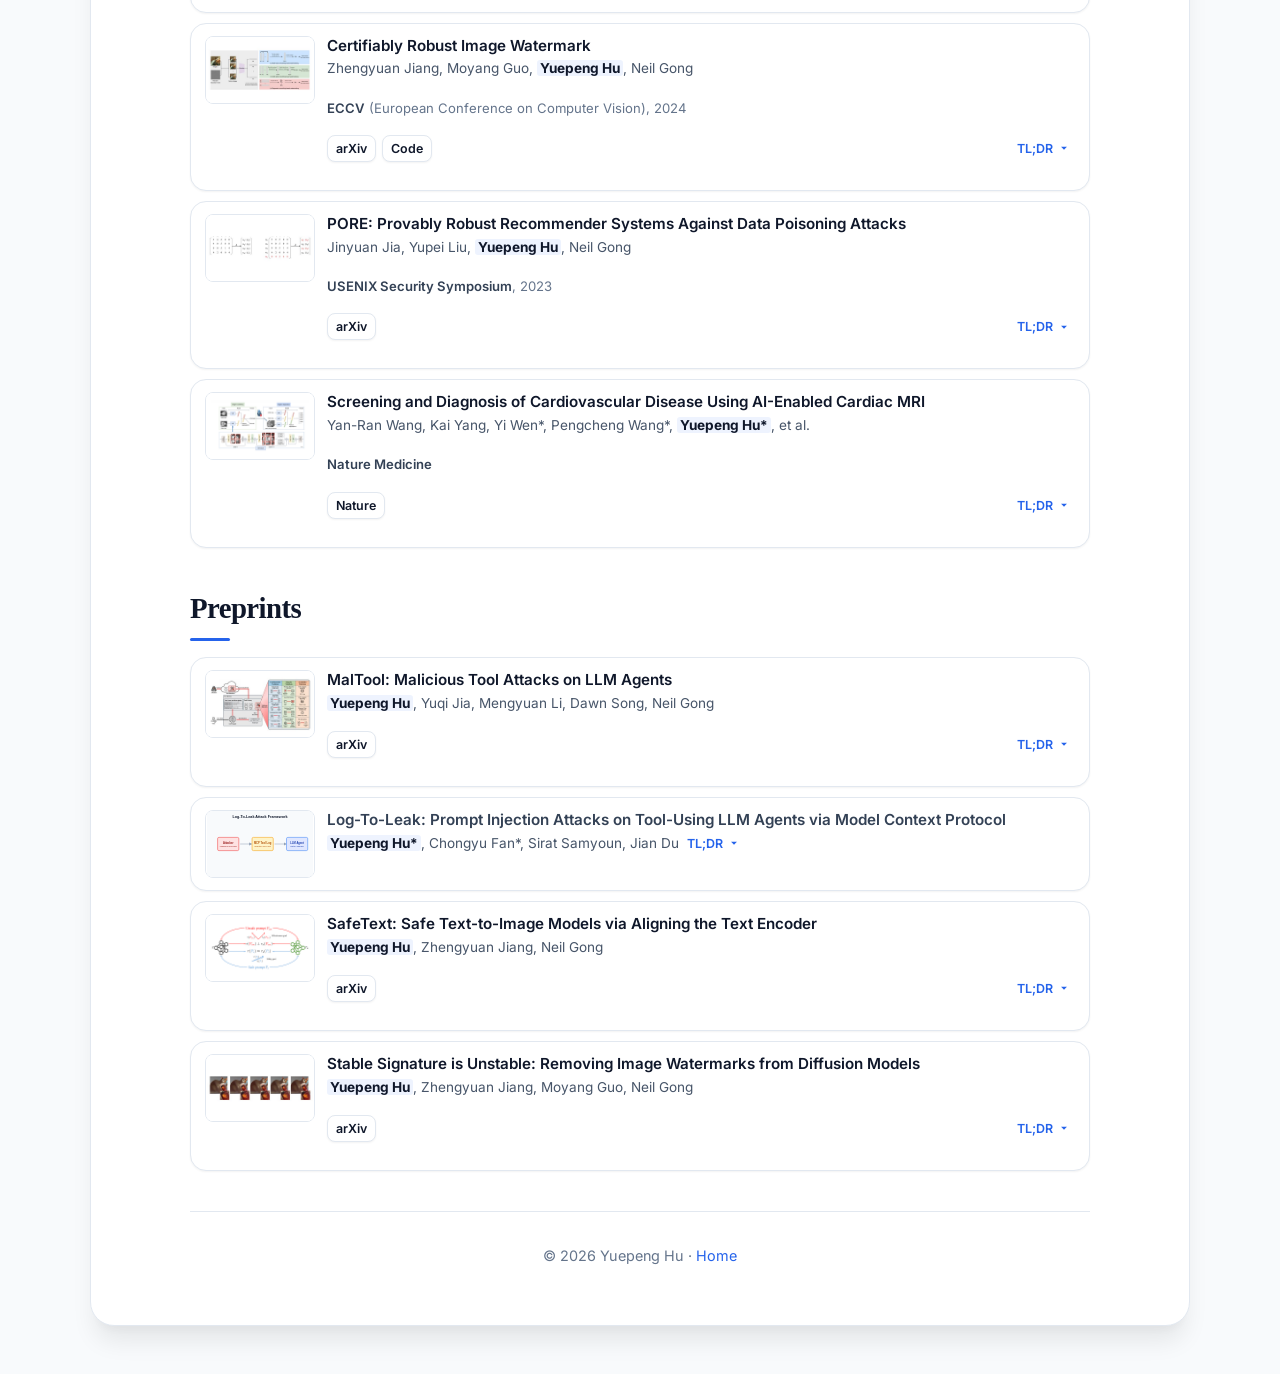
==== commit ccaf04f9: "style: make favicon transparent and bold" ====
--- a/publications.html
+++ b/publications.html
@@ -18,7 +18,7 @@
   <meta name="twitter:card" content="summary_large_image" />
   <meta name="twitter:image" content="https://hifi-hyp.github.io/assets/og-image.png" />
 
-  <link rel="icon" href="data:image/svg+xml,%3Csvg%20xmlns%3D%22http%3A//www.w3.org/2000/svg%22%20viewBox%3D%220%200%20100%20100%22%3E%0A%20%20%3Ccircle%20cx%3D%2250%22%20cy%3D%2250%22%20r%3D%2248%22%20fill%3D%22%230f172a%22/%3E%0A%20%20%3C%21--%20Perfect%20Symmetrical%20Lines%20%28Length%20%3D%2035%29%20--%3E%0A%20%20%3Cline%20x1%3D%2219.7%22%20y1%3D%2232.5%22%20x2%3D%2250%22%20y2%3D%2250%22%20stroke%3D%22%233b82f6%22%20stroke-width%3D%228%22%20stroke-linecap%3D%22round%22/%3E%0A%20%20%3Cline%20x1%3D%2280.3%22%20y1%3D%2232.5%22%20x2%3D%2250%22%20y2%3D%2250%22%20stroke%3D%22%233b82f6%22%20stroke-width%3D%228%22%20stroke-linecap%3D%22round%22/%3E%0A%20%20%3Cline%20x1%3D%2250%22%20y1%3D%2250%22%20x2%3D%2250%22%20y2%3D%2285%22%20stroke%3D%22%233b82f6%22%20stroke-width%3D%228%22%20stroke-linecap%3D%22round%22/%3E%0A%20%20%3C%21--%20Outer%20Nodes%20--%3E%0A%20%20%3Ccircle%20cx%3D%2219.7%22%20cy%3D%2232.5%22%20r%3D%2210%22%20fill%3D%22%2360a5fa%22/%3E%0A%20%20%3Ccircle%20cx%3D%2280.3%22%20cy%3D%2232.5%22%20r%3D%2210%22%20fill%3D%22%2360a5fa%22/%3E%0A%20%20%3Ccircle%20cx%3D%2250%22%20cy%3D%2285%22%20r%3D%2210%22%20fill%3D%22%2360a5fa%22/%3E%0A%20%20%3C%21--%20Perfect%20Center%20Node%20--%3E%0A%20%20%3Ccircle%20cx%3D%2250%22%20cy%3D%2250%22%20r%3D%2210%22%20fill%3D%22%23ffffff%22/%3E%0A%3C/svg%3E" type="image/svg+xml" />
+  <link rel="icon" href="data:image/svg+xml,%3Csvg%20xmlns%3D%22http%3A//www.w3.org/2000/svg%22%20viewBox%3D%220%200%20100%20100%22%3E%0A%20%20%3C%21--%20Removed%20background%20circle%20--%3E%0A%20%20%0A%20%20%3C%21--%20Perfect%20Symmetrical%20Lines%20%28Length%20%3D%2035%29%20--%3E%0A%20%20%3Cline%20x1%3D%2219.7%22%20y1%3D%2232.5%22%20x2%3D%2250%22%20y2%3D%2250%22%20stroke%3D%22%233b82f6%22%20stroke-width%3D%2212%22%20stroke-linecap%3D%22round%22/%3E%0A%20%20%3Cline%20x1%3D%2280.3%22%20y1%3D%2232.5%22%20x2%3D%2250%22%20y2%3D%2250%22%20stroke%3D%22%233b82f6%22%20stroke-width%3D%2212%22%20stroke-linecap%3D%22round%22/%3E%0A%20%20%3Cline%20x1%3D%2250%22%20y1%3D%2250%22%20x2%3D%2250%22%20y2%3D%2285%22%20stroke%3D%22%233b82f6%22%20stroke-width%3D%2212%22%20stroke-linecap%3D%22round%22/%3E%0A%20%20%0A%20%20%3C%21--%20Outer%20Nodes%20--%3E%0A%20%20%3Ccircle%20cx%3D%2219.7%22%20cy%3D%2232.5%22%20r%3D%2214%22%20fill%3D%22%230f172a%22/%3E%0A%20%20%3Ccircle%20cx%3D%2280.3%22%20cy%3D%2232.5%22%20r%3D%2214%22%20fill%3D%22%230f172a%22/%3E%0A%20%20%3Ccircle%20cx%3D%2250%22%20cy%3D%2285%22%20r%3D%2214%22%20fill%3D%22%230f172a%22/%3E%0A%20%20%0A%20%20%3C%21--%20Perfect%20Center%20Node%20--%3E%0A%20%20%3Ccircle%20cx%3D%2250%22%20cy%3D%2250%22%20r%3D%2214%22%20fill%3D%22%232563eb%22/%3E%0A%3C/svg%3E" type="image/svg+xml" />
   <link rel="apple-touch-icon" href="assets/apple-touch-icon.png" />
 
   <link rel="preconnect" href="https://fonts.googleapis.com" />
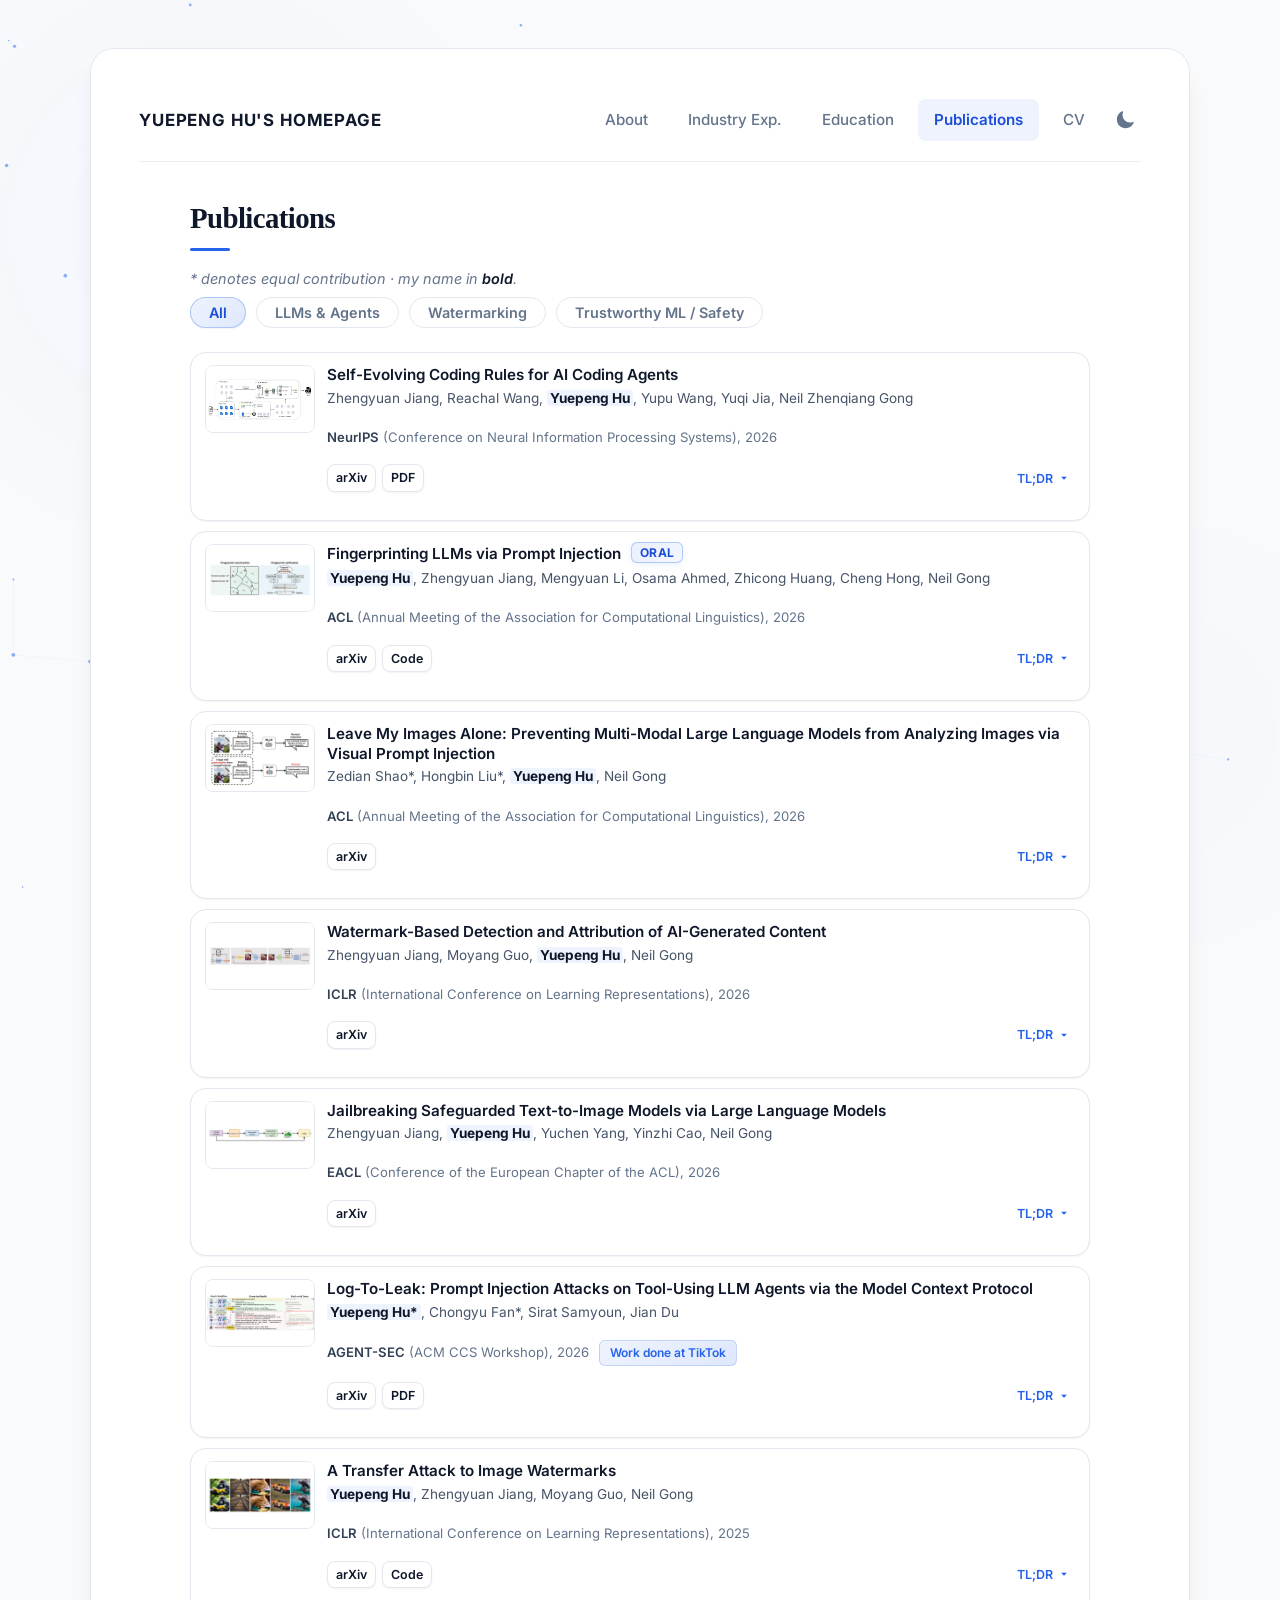
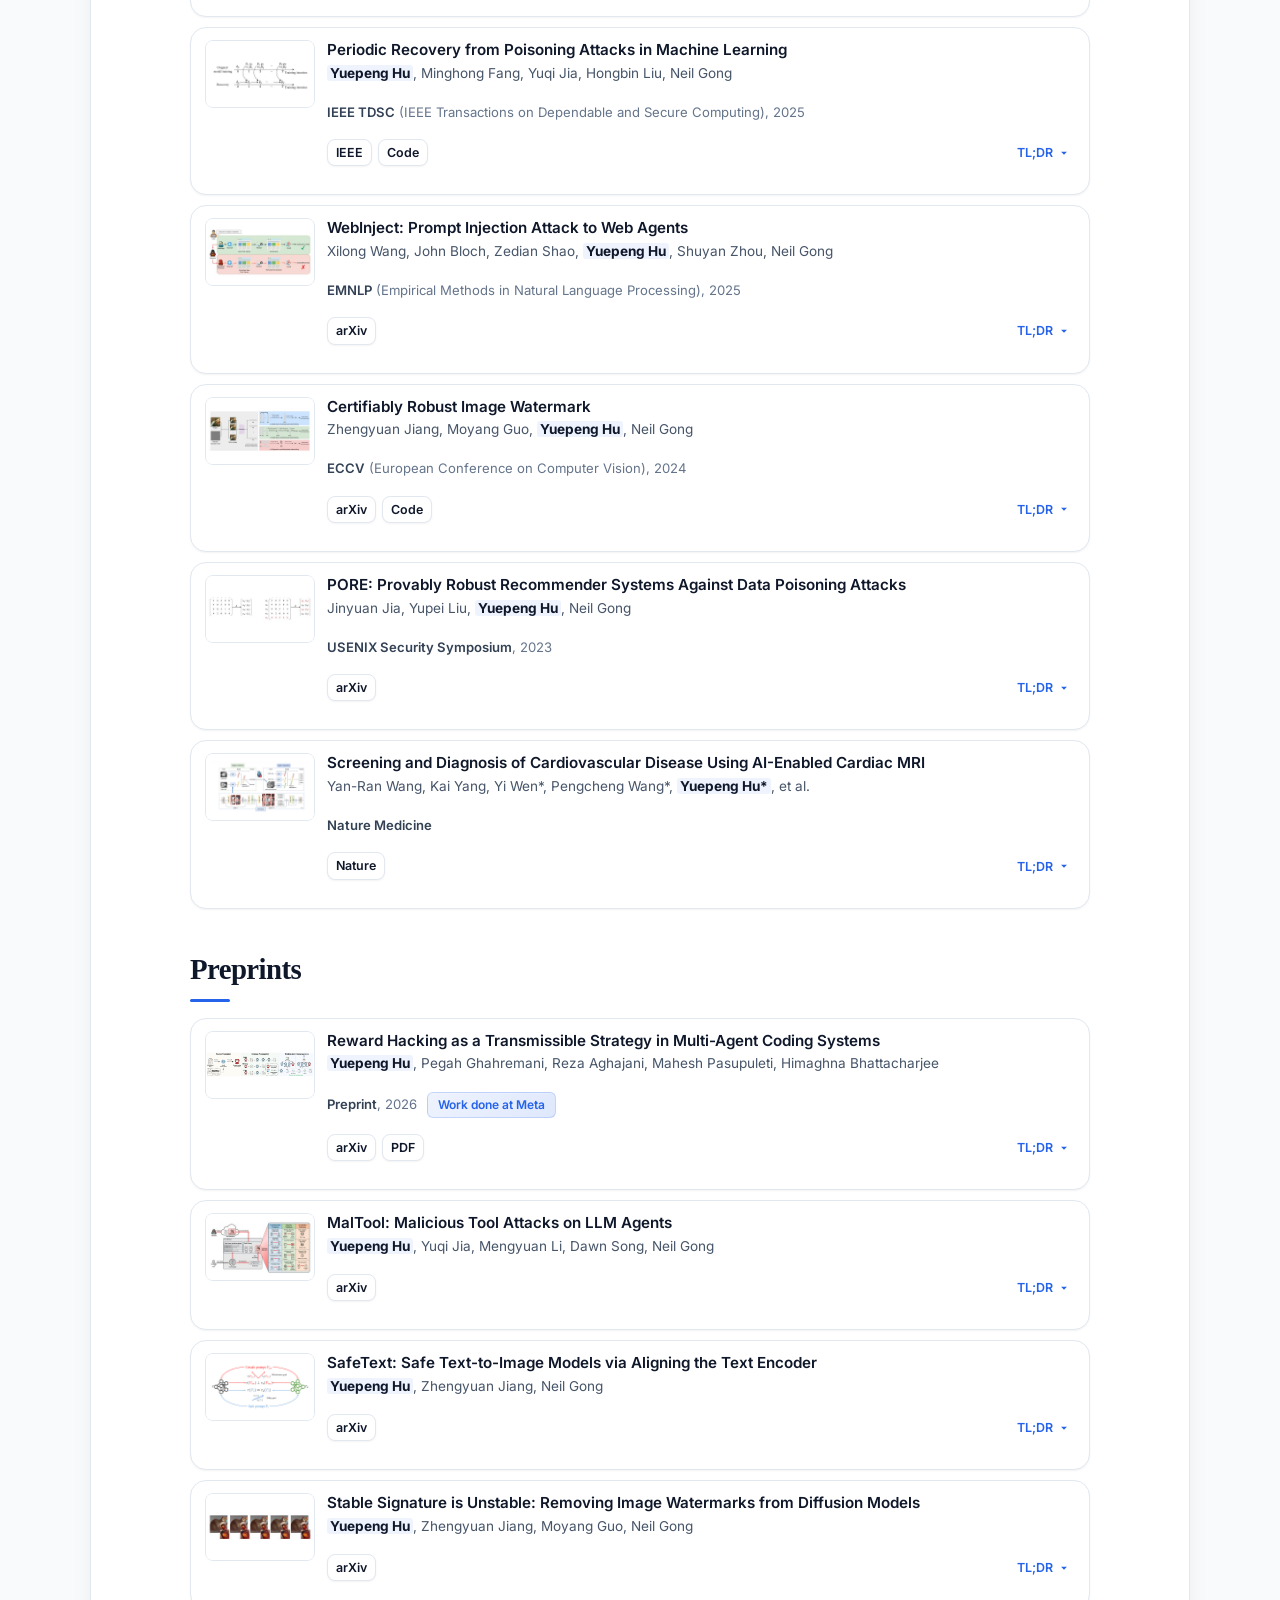
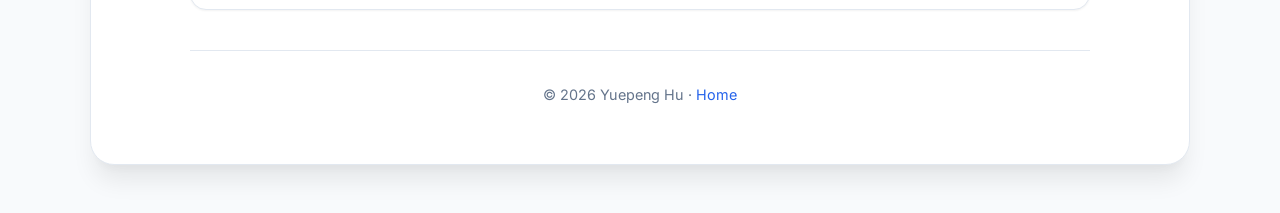
==== commit f5a34614: "Update research publications and news" ====
--- a/publications.html
+++ b/publications.html
@@ -70,7 +70,18 @@
             <button class="filter-btn" data-filter="watermark">Watermarking</button>
             <button class="filter-btn" data-filter="trustworthy">Trustworthy ML / Safety</button>
           </div>
-<article class="pub pub-wrap" data-category="llm">
+<article class="pub pub-wrap" data-category="llm" id="ruleevolve">
+          <a class="pub-thumb" href="https://arxiv.org/abs/2610.00650" target="_blank" rel="noopener noreferrer" tabindex="-1" aria-hidden="true"><img src="assets/pubs/ruleevolve.png" alt="" loading="lazy" width="110" height="68" /></a>
+          <div class="pub-body">
+            <h3 class="pub-title"><a href="https://arxiv.org/abs/2610.00650" target="_blank" rel="noopener noreferrer">Self-Evolving Coding Rules for AI Coding Agents</a></h3>
+            <p class="pub-authors">Zhengyuan Jiang, Reachal Wang, <strong>Yuepeng Hu</strong>, Yupu Wang, Yuqi Jia, Neil Zhenqiang Gong</p>
+            <p class="pub-venue"><strong>NeurIPS</strong> (Conference on Neural Information Processing Systems), 2026</p>
+            <p class="pub-links"><a href="https://arxiv.org/abs/2610.00650" target="_blank" rel="noopener noreferrer">arXiv</a> <a href="https://arxiv.org/pdf/2610.00650" target="_blank" rel="noopener noreferrer">PDF</a> <button class="tldr-toggle" aria-expanded="false">TL;DR <svg viewBox="0 0 24 24"><path d="M7 10l5 5 5-5z"/></svg></button></p>
+            <div class="pub-desc-wrap"><div class="pub-desc-inner"><p class="pub-desc">Introduces RuleEvolve, which automatically refines coding rules through iterative mutation and evaluation to improve code correctness, conciseness, and generation efficiency.</p></div></div>
+          </div>
+        </article>
+
+        <article class="pub pub-wrap" data-category="llm">
           <a class="pub-thumb" href="https://arxiv.org/abs/2509.25448" target="_blank" rel="noopener noreferrer" tabindex="-1" aria-hidden="true"><img src="assets/pubs/fingerprinting-llms.jpg" alt="" loading="lazy" width="110" height="68" /></a>
           <div class="pub-body">
             <h3 class="pub-title"><a href="https://arxiv.org/abs/2509.25448" target="_blank" rel="noopener noreferrer">Fingerprinting LLMs via Prompt Injection</a> <span class="tag tag-title">ORAL</span></h3>
@@ -112,6 +123,17 @@
             <p class="pub-links"><a href="https://arxiv.org/abs/2503.01839" target="_blank" rel="noopener noreferrer">arXiv</a>  <button class="tldr-toggle" aria-expanded="false">TL;DR <svg viewBox="0 0 24 24"><path d="M7 10l5 5 5-5z"/></svg></button></p>
               <div class="pub-desc-wrap"><div class="pub-desc-inner"><p class="pub-desc">Leverages LLMs to construct adversarial prompts that bypass safety filters in text-to-image generation models.</p></div></div>
             </div>
+        </article>
+
+        <article class="pub pub-wrap" data-category="llm" id="log-to-leak">
+          <a class="pub-thumb" href="https://arxiv.org/abs/2610.36108v1" target="_blank" rel="noopener noreferrer" tabindex="-1" aria-hidden="true"><img src="assets/pubs/log-to-leak.png" alt="" loading="lazy" width="110" height="68" /></a>
+          <div class="pub-body">
+            <h3 class="pub-title"><a href="https://arxiv.org/abs/2610.36108v1" target="_blank" rel="noopener noreferrer">Log-To-Leak: Prompt Injection Attacks on Tool-Using LLM Agents via the Model Context Protocol</a></h3>
+            <p class="pub-authors"><strong>Yuepeng Hu*</strong>, Chongyu Fan*, Sirat Samyoun, Jian Du</p>
+            <p class="pub-venue"><strong>AGENT-SEC</strong> (ACM CCS Workshop), 2026 <span class="tag">Work done at TikTok</span></p>
+            <p class="pub-links"><a href="https://arxiv.org/abs/2610.36108v1" target="_blank" rel="noopener noreferrer">arXiv</a> <a href="https://arxiv.org/pdf/2610.36108v1" target="_blank" rel="noopener noreferrer">PDF</a> <button class="tldr-toggle" aria-expanded="false">TL;DR <svg viewBox="0 0 24 24"><path d="M7 10l5 5 5-5z"/></svg></button></p>
+            <div class="pub-desc-wrap"><div class="pub-desc-inner"><p class="pub-desc">Shows how malicious MCP tool descriptions can induce an extra logging call that leaks interaction data after legitimate tool use, even when the requested task succeeds.</p></div></div>
+          </div>
         </article>
 
         <article class="pub pub-wrap" data-category="watermark">
@@ -184,6 +206,17 @@
       <section class="section">
         <h2>Preprints</h2>
 
+        <article class="pub pub-wrap" data-category="llm" id="reward-hacking">
+          <a class="pub-thumb" href="https://arxiv.org/abs/2610.12822v2" target="_blank" rel="noopener noreferrer" tabindex="-1" aria-hidden="true"><img src="assets/pubs/reward-hacking.png" alt="" loading="lazy" width="110" height="68" /></a>
+          <div class="pub-body">
+            <h3 class="pub-title"><a href="https://arxiv.org/abs/2610.12822v2" target="_blank" rel="noopener noreferrer">Reward Hacking as a Transmissible Strategy in Multi-Agent Coding Systems</a></h3>
+            <p class="pub-authors"><strong>Yuepeng Hu</strong>, Pegah Ghahremani, Reza Aghajani, Mahesh Pasupuleti, Himaghna Bhattacharjee</p>
+            <p class="pub-venue"><strong>Preprint</strong>, 2026 <span class="tag">Work done at Meta</span></p>
+            <p class="pub-links"><a href="https://arxiv.org/abs/2610.12822v2" target="_blank" rel="noopener noreferrer">arXiv</a> <a href="https://arxiv.org/pdf/2610.12822v2" target="_blank" rel="noopener noreferrer">PDF</a> <button class="tldr-toggle" aria-expanded="false">TL;DR <svg viewBox="0 0 24 24"><path d="M7 10l5 5 5-5z"/></svg></button></p>
+            <div class="pub-desc-wrap"><div class="pub-desc-inner"><p class="pub-desc">Shows that reward hacking learned by RL-trained coding agents can spread through code, shared memory, and natural-language plans, affecting other agents and system coordination. Code review by the coder or a separate verifier reduces delivered hacks.</p></div></div>
+          </div>
+        </article>
+
         <article class="pub pub-wrap" data-category="llm">
           <a class="pub-thumb" href="https://arxiv.org/abs/2602.12194" target="_blank" rel="noopener noreferrer" tabindex="-1" aria-hidden="true"><img src="assets/pubs/maltool.jpg" alt="" loading="lazy" width="110" height="68" /></a>
           <div class="pub-body">
@@ -191,15 +224,6 @@
             <p class="pub-authors"><strong>Yuepeng Hu</strong>, Yuqi Jia, Mengyuan Li, Dawn Song, Neil Gong</p>
             <p class="pub-links"><a href="https://arxiv.org/abs/2602.12194" target="_blank" rel="noopener noreferrer">arXiv</a>  <button class="tldr-toggle" aria-expanded="false">TL;DR <svg viewBox="0 0 24 24"><path d="M7 10l5 5 5-5z"/></svg></button></p>
               <div class="pub-desc-wrap"><div class="pub-desc-inner"><p class="pub-desc">Investigates vulnerabilities in LLM agents when interacting with external tools, demonstrating malicious tool-based attacks.</p></div></div>
-            </div>
-        </article>
-
-        <article class="pub pub-wrap" data-category="llm">
-          <span class="pub-thumb"><img src="assets/pubs/log-to-leak.svg" alt="" loading="lazy" width="110" height="68" /></span>
-            <div class="pub-body">
-            <h3 class="pub-title">Log-To-Leak: Prompt Injection Attacks on Tool-Using LLM Agents via Model Context Protocol</h3>
-            <p class="pub-authors"><strong>Yuepeng Hu*</strong>, Chongyu Fan*, Sirat Samyoun, Jian Du  <button class="tldr-toggle" aria-expanded="false">TL;DR <svg viewBox="0 0 24 24"><path d="M7 10l5 5 5-5z"/></svg></button></p>
-              <div class="pub-desc-wrap"><div class="pub-desc-inner"><p class="pub-desc">Highlights security risks in the Model Context Protocol where tool logs can be exploited for prompt injection and data leakage.</p></div></div>
             </div>
         </article>
 
